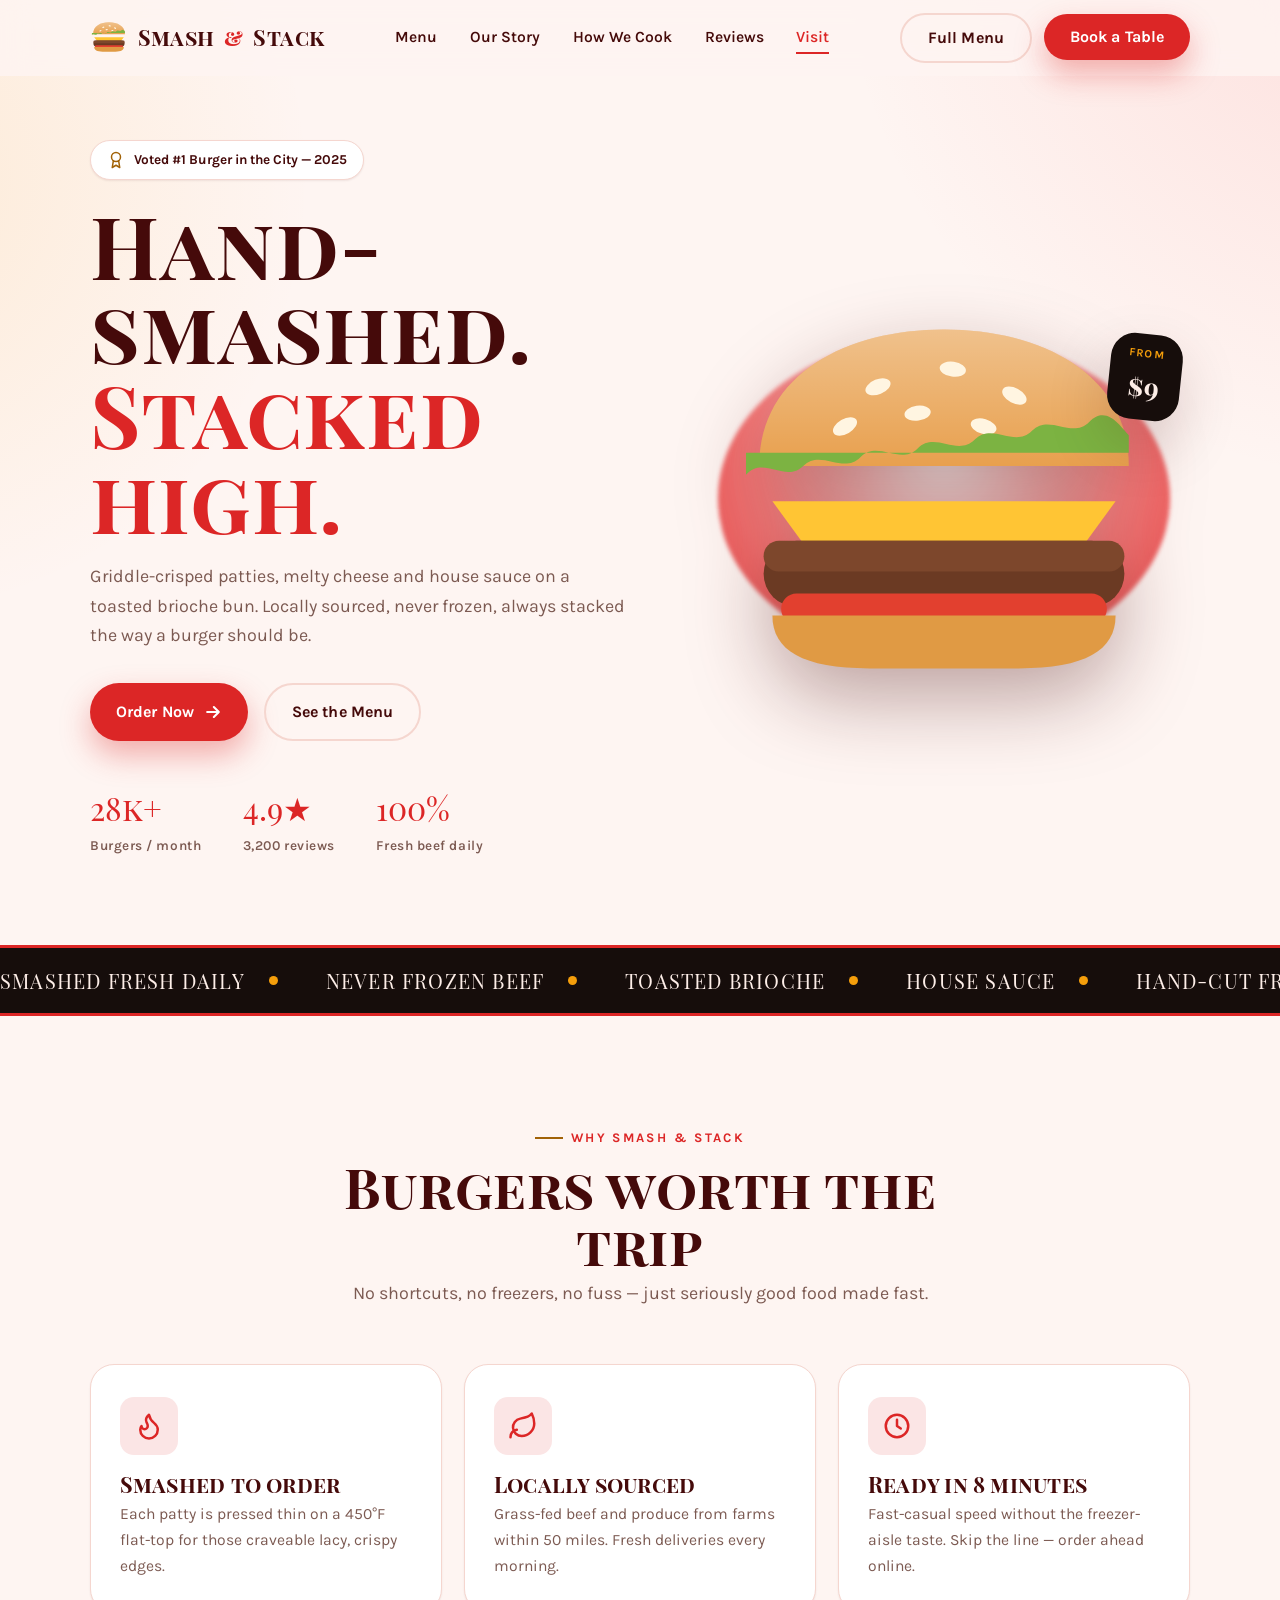
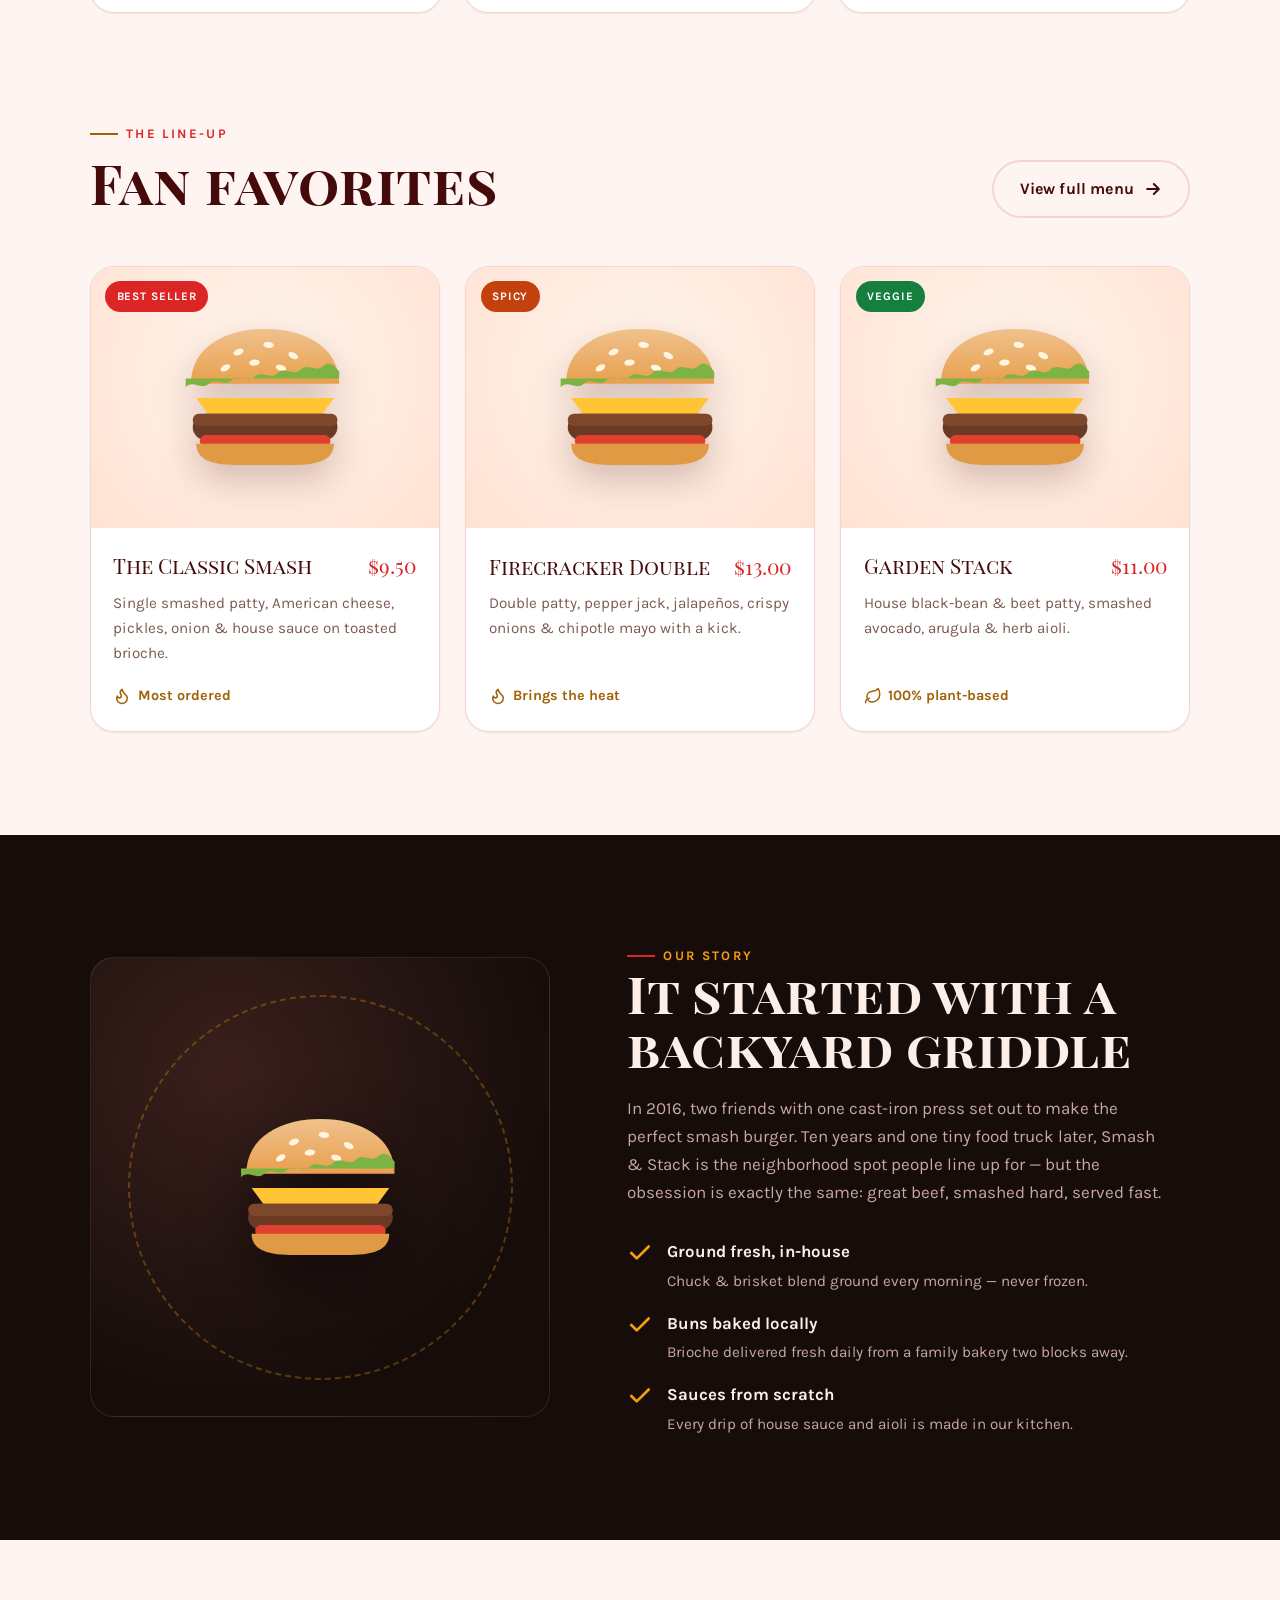
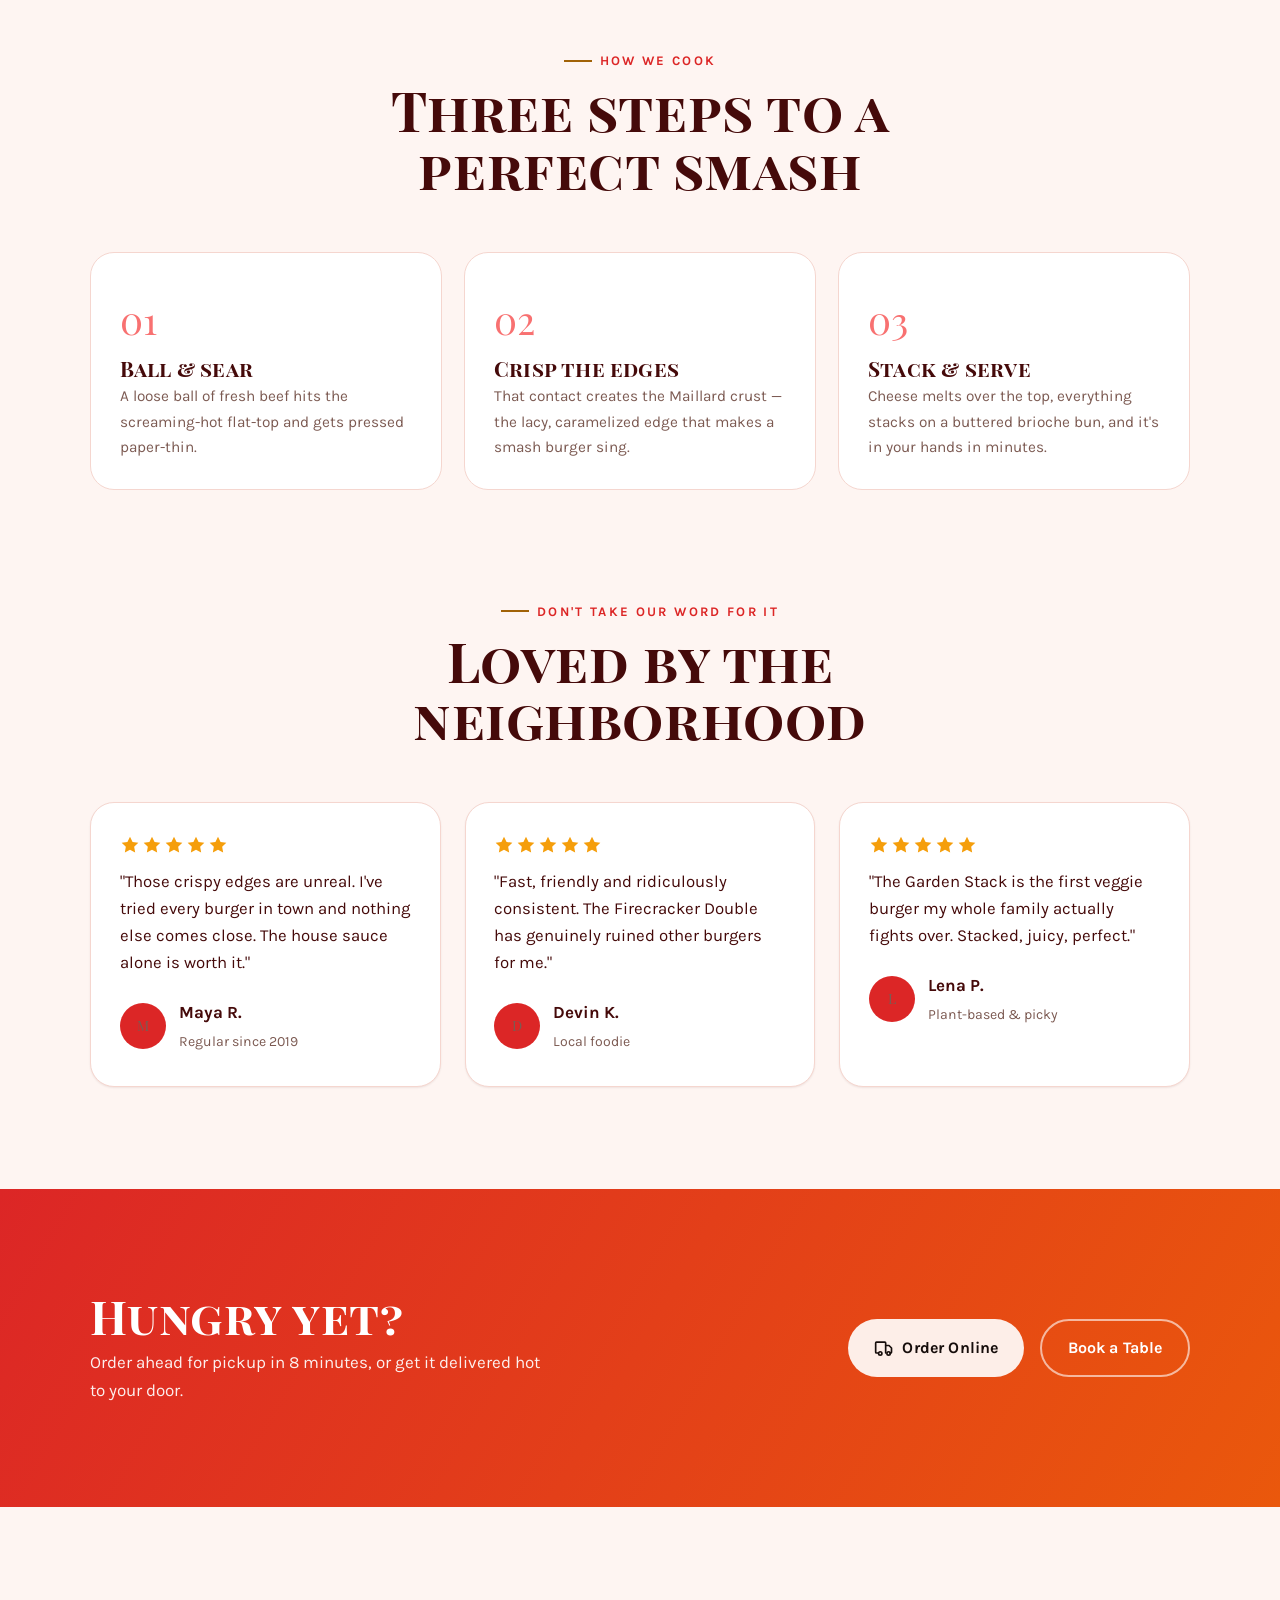
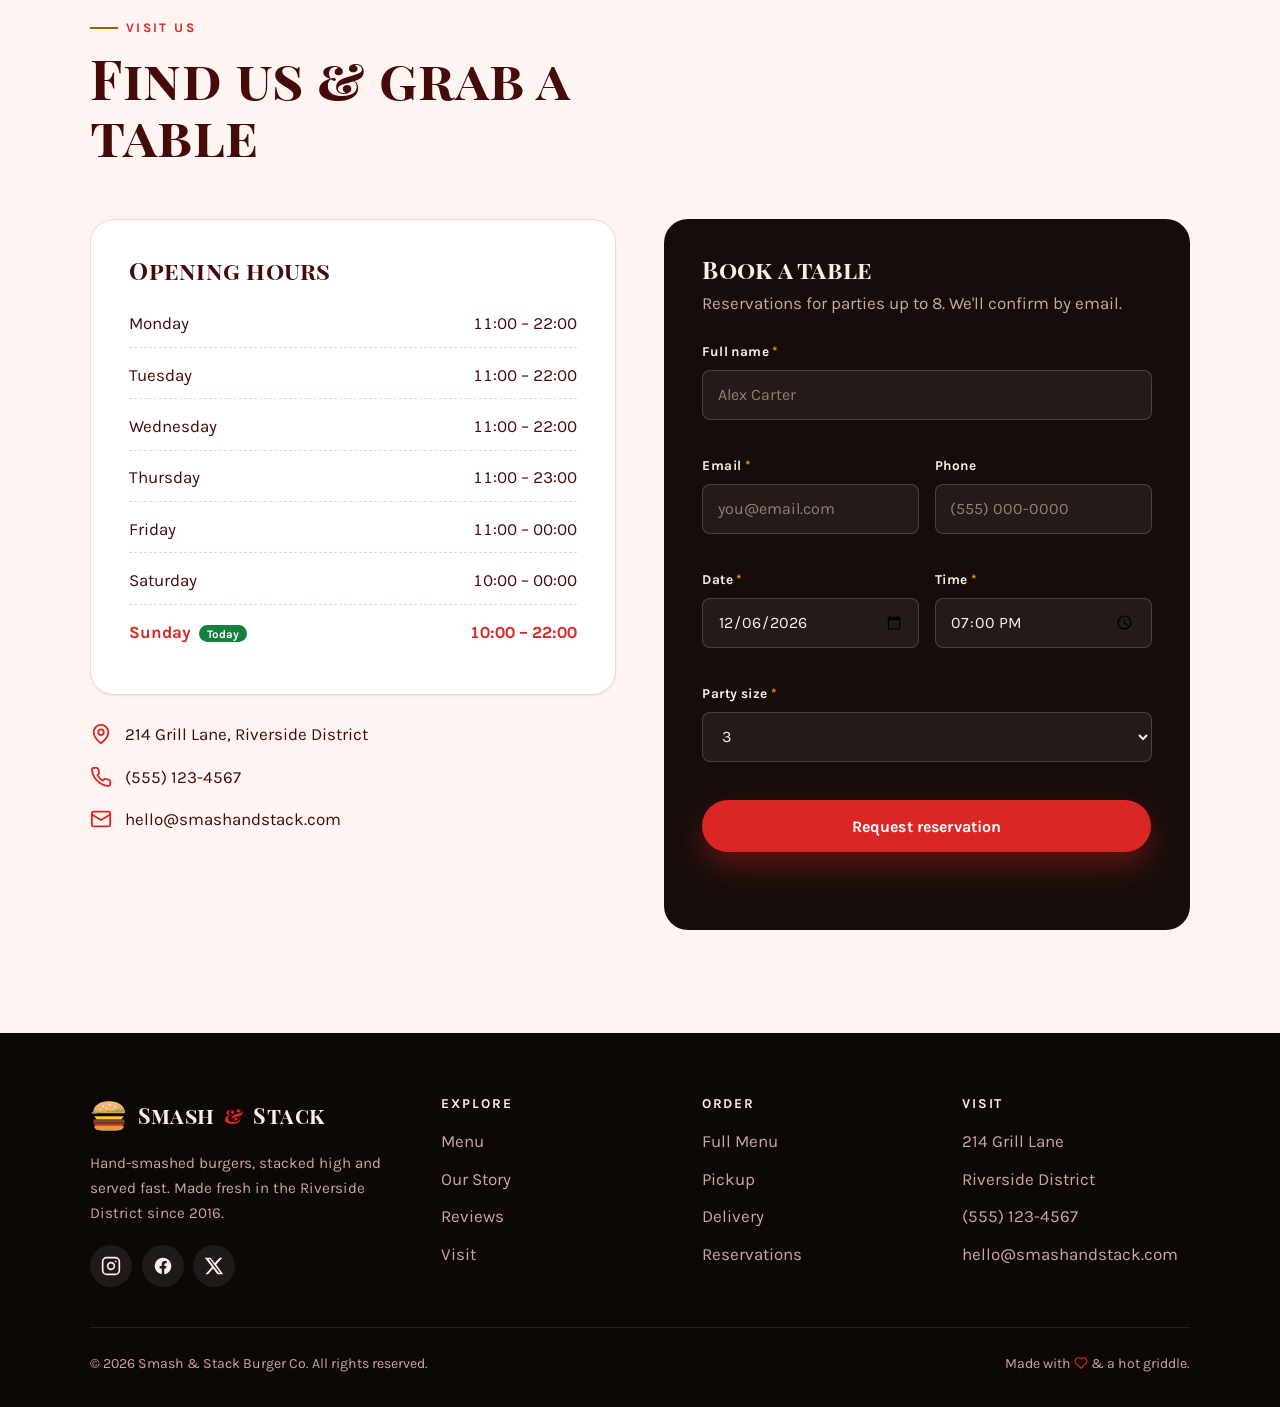
==== site/index.html @ c4aa4846 "Add Smash & Stack burger restaurant website Full static site built with the ui-ux-pro-max design sys" ====
<!DOCTYPE html>
<html lang="en">
<head>
  <meta charset="UTF-8" />
  <meta name="viewport" content="width=device-width, initial-scale=1" />
  <title>Smash &amp; Stack — Hand-Smashed Burgers</title>
  <meta name="description" content="Smash &amp; Stack serves hand-smashed, locally-sourced burgers with crispy edges and stacked-high flavor. Dine in, take out, or order online." />
  <meta name="theme-color" content="#dc2626" />

  <!-- Fonts -->
  <link rel="preconnect" href="https://fonts.googleapis.com" />
  <link rel="preconnect" href="https://fonts.gstatic.com" crossorigin />
  <link href="https://fonts.googleapis.com/css2?family=Karla:wght@300;400;500;600;700&family=Playfair+Display+SC:wght@400;700&display=swap" rel="stylesheet" />

  <link rel="stylesheet" href="css/styles.css" />
  <link rel="icon" href="assets/favicon.svg" type="image/svg+xml" />
</head>
<body>
  <a href="#main" class="btn btn-primary" style="position:absolute;left:-999px;top:0;z-index:200" onfocus="this.style.left='1rem';this.style.top='0.5rem'" onblur="this.style.left='-999px'">Skip to content</a>

  <!-- ============================ SVG SPRITE ========================== -->
  <svg width="0" height="0" style="position:absolute" aria-hidden="true" focusable="false">
    <defs>
      <!-- Burger illustration -->
      <symbol id="ic-burger" viewBox="0 0 200 170">
        <!-- top bun -->
        <path d="M16 70 C16 28 56 8 100 8 C144 8 184 28 184 70 Z" fill="#e8a04e"/>
        <path d="M16 70 C16 28 56 8 100 8 C144 8 184 28 184 70 Z" fill="url(#bunShine)" opacity=".5"/>
        <!-- sesame -->
        <g fill="#fff5e1">
          <ellipse cx="70" cy="34" rx="6" ry="3.4" transform="rotate(-22 70 34)"/>
          <ellipse cx="104" cy="26" rx="6" ry="3.4" transform="rotate(8 104 26)"/>
          <ellipse cx="132" cy="38" rx="6" ry="3.4" transform="rotate(28 132 38)"/>
          <ellipse cx="88" cy="46" rx="6" ry="3.4" transform="rotate(-8 88 46)"/>
          <ellipse cx="118" cy="52" rx="6" ry="3.4" transform="rotate(16 118 52)"/>
          <ellipse cx="55" cy="52" rx="6" ry="3.4" transform="rotate(-30 55 52)"/>
        </g>
        <!-- lettuce -->
        <path d="M10 74c8-9 18 4 26-4s18 4 26-4 18 4 26-4 18 4 26-4 18 4 26-4 18 4 26-4 14 2 18 6v8H10Z" fill="#7cb342"/>
        <!-- cheese -->
        <path d="M22 86h156l-16 22c-3 4-7 6-12 6H50c-5 0-9-2-12-6Z" fill="#ffc534"/>
        <path d="M40 110l10 16M150 110l-8 14M96 112l2 16" stroke="#f5a623" stroke-width="3" stroke-linecap="round" fill="none" opacity=".55"/>
        <!-- patty -->
        <rect x="18" y="104" width="164" height="30" rx="15" fill="#6b3a23"/>
        <rect x="18" y="104" width="164" height="14" rx="7" fill="#7d472c"/>
        <!-- tomato -->
        <rect x="26" y="128" width="148" height="14" rx="7" fill="#e2402f"/>
        <!-- bottom bun -->
        <path d="M22 138h156c0 16-14 24-44 24H66c-30 0-44-8-44-24Z" fill="#e09a44"/>
      </symbol>

      <linearGradient id="bunShine" x1="0" y1="0" x2="0" y2="1">
        <stop offset="0" stop-color="#fff" stop-opacity=".7"/>
        <stop offset="1" stop-color="#fff" stop-opacity="0"/>
      </linearGradient>

      <!-- Icons (stroke, 24px) -->
      <symbol id="i-flame" viewBox="0 0 24 24" fill="none" stroke="currentColor" stroke-width="2" stroke-linecap="round" stroke-linejoin="round"><path d="M8.5 14.5A2.5 2.5 0 0 0 11 12c0-1.38-.5-2-1-3-1.072-2.143-.224-4.054 2-6 .5 2.5 2 4.9 4 6.5 2 1.6 3 3.5 3 5.5a7 7 0 1 1-14 0c0-1.153.433-2.294 1-3a2.5 2.5 0 0 0 2.5 2.5z"/></symbol>
      <symbol id="i-leaf" viewBox="0 0 24 24" fill="none" stroke="currentColor" stroke-width="2" stroke-linecap="round" stroke-linejoin="round"><path d="M11 20A7 7 0 0 1 9.8 6.1C15.5 5 17 4.48 19 2c1 2 2 4.18 2 8 0 5.5-4.78 10-10 10Z"/><path d="M2 21c0-3 1.85-5.36 5.08-6"/></symbol>
      <symbol id="i-clock" viewBox="0 0 24 24" fill="none" stroke="currentColor" stroke-width="2" stroke-linecap="round" stroke-linejoin="round"><circle cx="12" cy="12" r="9"/><path d="M12 7v5l3 2"/></symbol>
      <symbol id="i-truck" viewBox="0 0 24 24" fill="none" stroke="currentColor" stroke-width="2" stroke-linecap="round" stroke-linejoin="round"><path d="M14 18V6a1 1 0 0 0-1-1H3a1 1 0 0 0-1 1v11a1 1 0 0 0 1 1h2"/><path d="M14 9h4l3 3v5a1 1 0 0 1-1 1h-1"/><circle cx="7.5" cy="18.5" r="2"/><circle cx="17.5" cy="18.5" r="2"/></symbol>
      <symbol id="i-star" viewBox="0 0 24 24" fill="currentColor"><path d="m12 2 3.09 6.26L22 9.27l-5 4.87 1.18 6.88L12 17.77l-6.18 3.25L7 14.14 2 9.27l6.91-1.01z"/></symbol>
      <symbol id="i-check" viewBox="0 0 24 24" fill="none" stroke="currentColor" stroke-width="2.5" stroke-linecap="round" stroke-linejoin="round"><path d="M20 6 9 17l-5-5"/></symbol>
      <symbol id="i-arrow" viewBox="0 0 24 24" fill="none" stroke="currentColor" stroke-width="2.5" stroke-linecap="round" stroke-linejoin="round"><path d="M5 12h14M13 6l6 6-6 6"/></symbol>
      <symbol id="i-pin" viewBox="0 0 24 24" fill="none" stroke="currentColor" stroke-width="2" stroke-linecap="round" stroke-linejoin="round"><path d="M20 10c0 6-8 12-8 12s-8-6-8-12a8 8 0 0 1 16 0Z"/><circle cx="12" cy="10" r="3"/></symbol>
      <symbol id="i-phone" viewBox="0 0 24 24" fill="none" stroke="currentColor" stroke-width="2" stroke-linecap="round" stroke-linejoin="round"><path d="M22 16.92v3a2 2 0 0 1-2.18 2 19.79 19.79 0 0 1-8.63-3.07 19.5 19.5 0 0 1-6-6 19.79 19.79 0 0 1-3.07-8.67A2 2 0 0 1 4.11 2h3a2 2 0 0 1 2 1.72c.13.96.36 1.9.7 2.81a2 2 0 0 1-.45 2.11L8.09 9.91a16 16 0 0 0 6 6l1.27-1.27a2 2 0 0 1 2.11-.45c.91.34 1.85.57 2.81.7A2 2 0 0 1 22 16.92Z"/></symbol>
      <symbol id="i-mail" viewBox="0 0 24 24" fill="none" stroke="currentColor" stroke-width="2" stroke-linecap="round" stroke-linejoin="round"><rect x="2" y="4" width="20" height="16" rx="2"/><path d="m22 7-10 6L2 7"/></symbol>
      <symbol id="i-menu" viewBox="0 0 24 24" fill="none" stroke="currentColor" stroke-width="2.2" stroke-linecap="round"><path d="M4 6h16M4 12h16M4 18h16"/></symbol>
      <symbol id="i-close" viewBox="0 0 24 24" fill="none" stroke="currentColor" stroke-width="2.2" stroke-linecap="round"><path d="M6 6l12 12M18 6 6 18"/></symbol>
      <symbol id="i-award" viewBox="0 0 24 24" fill="none" stroke="currentColor" stroke-width="2" stroke-linecap="round" stroke-linejoin="round"><circle cx="12" cy="8" r="6"/><path d="M15.477 12.89 17 22l-5-3-5 3 1.523-9.11"/></symbol>
      <symbol id="i-heart" viewBox="0 0 24 24" fill="none" stroke="currentColor" stroke-width="2" stroke-linecap="round" stroke-linejoin="round"><path d="M19 14c1.49-1.46 3-3.21 3-5.5A5.5 5.5 0 0 0 16.5 3c-1.76 0-3 .5-4.5 2-1.5-1.5-2.74-2-4.5-2A5.5 5.5 0 0 0 2 8.5c0 2.3 1.5 4.05 3 5.5l7 7Z"/></symbol>
      <symbol id="i-ig" viewBox="0 0 24 24" fill="none" stroke="currentColor" stroke-width="2" stroke-linecap="round" stroke-linejoin="round"><rect x="2" y="2" width="20" height="20" rx="5"/><circle cx="12" cy="12" r="4"/><path d="M17.5 6.5h.01"/></symbol>
      <symbol id="i-fb" viewBox="0 0 24 24" fill="currentColor"><path d="M22 12a10 10 0 1 0-11.5 9.9v-7H8v-2.9h2.5V9.8c0-2.5 1.5-3.9 3.8-3.9 1.1 0 2.2.2 2.2.2v2.5h-1.3c-1.2 0-1.6.8-1.6 1.6v1.9H16l-.4 2.9h-2.1v7A10 10 0 0 0 22 12Z"/></symbol>
      <symbol id="i-x" viewBox="0 0 24 24" fill="currentColor"><path d="M18.9 2H22l-7.3 8.3L23 22h-6.8l-5.3-6.9L4.8 22H1.7l7.8-8.9L1 2h7l4.8 6.3Zm-1.2 18h1.7L7.4 3.8H5.6Z"/></symbol>
    </defs>
  </svg>

  <!-- ============================== NAV ============================== -->
  <header class="nav" id="nav">
    <div class="container nav__inner">
      <a class="brand" href="index.html" aria-label="Smash and Stack home">
        <svg class="brand__mark" aria-hidden="true"><use href="#ic-burger"/></svg>
        Smash<b>&amp;</b>Stack
      </a>

      <nav class="nav__links" id="navLinks" aria-label="Primary">
        <a href="#menu">Menu</a>
        <a href="#about">Our Story</a>
        <a href="#how">How We Cook</a>
        <a href="#reviews">Reviews</a>
        <a href="#visit">Visit</a>
      </nav>

      <div class="nav__cta">
        <a href="menu.html" class="btn btn-ghost">Full Menu</a>
        <a href="#reserve" class="btn btn-primary">Book a Table</a>
        <button class="nav__toggle" id="navToggle" aria-label="Open menu" aria-expanded="false" aria-controls="navLinks">
          <svg aria-hidden="true"><use href="#i-menu" id="toggleIcon"/></svg>
        </button>
      </div>
    </div>
  </header>

  <main id="main">
    <!-- ============================ HERO ============================ -->
    <section class="hero">
      <div class="container hero__grid">
        <div class="hero__copy">
          <span class="hero__badge"><svg aria-hidden="true"><use href="#i-award"/></svg> Voted #1 Burger in the City — 2025</span>
          <h1>Hand-smashed.<br /><span class="flame">Stacked high.</span></h1>
          <p class="lead">Griddle-crisped patties, melty cheese and house sauce on a toasted brioche bun. Locally sourced, never frozen, always stacked the way a burger should be.</p>
          <div class="hero__actions">
            <a href="menu.html" class="btn btn-primary">Order Now <svg aria-hidden="true"><use href="#i-arrow"/></svg></a>
            <a href="#menu" class="btn btn-ghost">See the Menu</a>
          </div>
          <div class="hero__stats">
            <div><div class="stat__num">28k+</div><div class="stat__label">Burgers / month</div></div>
            <div><div class="stat__num">4.9★</div><div class="stat__label">3,200 reviews</div></div>
            <div><div class="stat__num">100%</div><div class="stat__label">Fresh beef daily</div></div>
          </div>
        </div>

        <div class="hero__art">
          <div class="disc" aria-hidden="true"></div>
          <svg class="burger" viewBox="0 0 200 170" role="img" aria-label="The Smash &amp; Stack signature double burger"><use href="#ic-burger"/></svg>
          <div class="price-tag" aria-hidden="true"><small>FROM</small><b>$9</b></div>
        </div>
      </div>
    </section>

    <!-- =========================== MARQUEE ========================== -->
    <div class="marquee" aria-hidden="true">
      <div class="marquee__track">
        <span>SMASHED FRESH DAILY</span><span>NEVER FROZEN BEEF</span><span>TOASTED BRIOCHE</span><span>HOUSE SAUCE</span><span>HAND-CUT FRIES</span>
        <span>SMASHED FRESH DAILY</span><span>NEVER FROZEN BEEF</span><span>TOASTED BRIOCHE</span><span>HOUSE SAUCE</span><span>HAND-CUT FRIES</span>
      </div>
    </div>

    <!-- =========================== FEATURES ========================= -->
    <section class="section">
      <div class="container">
        <div class="section-head center reveal">
          <span class="eyebrow">Why Smash &amp; Stack</span>
          <h2 class="section-title">Burgers worth the trip</h2>
          <p class="lead">No shortcuts, no freezers, no fuss — just seriously good food made fast.</p>
        </div>
        <div class="features__grid">
          <article class="feature reveal">
            <div class="feature__icon"><svg aria-hidden="true"><use href="#i-flame"/></svg></div>
            <h3>Smashed to order</h3>
            <p>Each patty is pressed thin on a 450°F flat-top for those craveable lacy, crispy edges.</p>
          </article>
          <article class="feature reveal">
            <div class="feature__icon"><svg aria-hidden="true"><use href="#i-leaf"/></svg></div>
            <h3>Locally sourced</h3>
            <p>Grass-fed beef and produce from farms within 50 miles. Fresh deliveries every morning.</p>
          </article>
          <article class="feature reveal">
            <div class="feature__icon"><svg aria-hidden="true"><use href="#i-clock"/></svg></div>
            <h3>Ready in 8 minutes</h3>
            <p>Fast-casual speed without the freezer-aisle taste. Skip the line — order ahead online.</p>
          </article>
        </div>
      </div>
    </section>

    <!-- ========================= MENU PREVIEW ======================= -->
    <section class="section" id="menu" style="padding-top:0">
      <div class="container">
        <div class="menu-preview__head reveal">
          <div>
            <span class="eyebrow">The Line-up</span>
            <h2 class="section-title">Fan favorites</h2>
          </div>
          <a href="menu.html" class="btn btn-ghost">View full menu <svg aria-hidden="true"><use href="#i-arrow"/></svg></a>
        </div>

        <div class="menu-grid">
          <article class="card reveal">
            <div class="card__media"><span class="card__tag">Best Seller</span><svg class="burger" aria-hidden="true"><use href="#ic-burger"/></svg></div>
            <div class="card__body">
              <div class="card__row"><span class="card__name">The Classic Smash</span><span class="card__price">$9.50</span></div>
              <p class="card__desc">Single smashed patty, American cheese, pickles, onion &amp; house sauce on toasted brioche.</p>
              <div class="card__foot"><svg aria-hidden="true"><use href="#i-flame"/></svg> Most ordered</div>
            </div>
          </article>

          <article class="card reveal">
            <div class="card__media"><span class="card__tag spicy">Spicy</span><svg class="burger" aria-hidden="true"><use href="#ic-burger"/></svg></div>
            <div class="card__body">
              <div class="card__row"><span class="card__name">Firecracker Double</span><span class="card__price">$13.00</span></div>
              <p class="card__desc">Double patty, pepper jack, jalapeños, crispy onions &amp; chipotle mayo with a kick.</p>
              <div class="card__foot"><svg aria-hidden="true"><use href="#i-flame"/></svg> Brings the heat</div>
            </div>
          </article>

          <article class="card reveal">
            <div class="card__media"><span class="card__tag veg">Veggie</span><svg class="burger" aria-hidden="true"><use href="#ic-burger"/></svg></div>
            <div class="card__body">
              <div class="card__row"><span class="card__name">Garden Stack</span><span class="card__price">$11.00</span></div>
              <p class="card__desc">House black-bean &amp; beet patty, smashed avocado, arugula &amp; herb aioli.</p>
              <div class="card__foot"><svg aria-hidden="true"><use href="#i-leaf"/></svg> 100% plant-based</div>
            </div>
          </article>
        </div>
      </div>
    </section>

    <!-- ============================ ABOUT =========================== -->
    <section class="section about" id="about">
      <div class="container about__grid">
        <div class="about__visual reveal" aria-hidden="true">
          <div class="ring"></div>
          <svg class="burger"><use href="#ic-burger"/></svg>
        </div>
        <div class="reveal">
          <span class="eyebrow">Our Story</span>
          <h2>It started with a backyard griddle</h2>
          <p>In 2016, two friends with one cast-iron press set out to make the perfect smash burger. Ten years and one tiny food truck later, Smash &amp; Stack is the neighborhood spot people line up for — but the obsession is exactly the same: great beef, smashed hard, served fast.</p>
          <ul class="about__points">
            <li><svg aria-hidden="true"><use href="#i-check"/></svg><div><b>Ground fresh, in-house</b><span>Chuck &amp; brisket blend ground every morning — never frozen.</span></div></li>
            <li><svg aria-hidden="true"><use href="#i-check"/></svg><div><b>Buns baked locally</b><span>Brioche delivered fresh daily from a family bakery two blocks away.</span></div></li>
            <li><svg aria-hidden="true"><use href="#i-check"/></svg><div><b>Sauces from scratch</b><span>Every drip of house sauce and aioli is made in our kitchen.</span></div></li>
          </ul>
        </div>
      </div>
    </section>

    <!-- ============================= HOW ============================ -->
    <section class="section" id="how">
      <div class="container">
        <div class="section-head center reveal">
          <span class="eyebrow">How We Cook</span>
          <h2 class="section-title">Three steps to a perfect smash</h2>
        </div>
        <div class="steps">
          <article class="step reveal"><h3>Ball &amp; sear</h3><p>A loose ball of fresh beef hits the screaming-hot flat-top and gets pressed paper-thin.</p></article>
          <article class="step reveal"><h3>Crisp the edges</h3><p>That contact creates the Maillard crust — the lacy, caramelized edge that makes a smash burger sing.</p></article>
          <article class="step reveal"><h3>Stack &amp; serve</h3><p>Cheese melts over the top, everything stacks on a buttered brioche bun, and it's in your hands in minutes.</p></article>
        </div>
      </div>
    </section>

    <!-- ========================= TESTIMONIALS ======================= -->
    <section class="section" id="reviews" style="padding-top:0">
      <div class="container">
        <div class="section-head center reveal">
          <span class="eyebrow">Don't take our word for it</span>
          <h2 class="section-title">Loved by the neighborhood</h2>
        </div>
        <div class="testi-grid">
          <figure class="testi reveal">
            <div class="testi__stars" aria-label="5 out of 5 stars"><svg aria-hidden="true"><use href="#i-star"/></svg><svg aria-hidden="true"><use href="#i-star"/></svg><svg aria-hidden="true"><use href="#i-star"/></svg><svg aria-hidden="true"><use href="#i-star"/></svg><svg aria-hidden="true"><use href="#i-star"/></svg></div>
            <blockquote>"Those crispy edges are unreal. I've tried every burger in town and nothing else comes close. The house sauce alone is worth it."</blockquote>
            <figcaption class="testi__by"><span class="testi__avatar">M</span><div><b>Maya R.</b><span>Regular since 2019</span></div></figcaption>
          </figure>
          <figure class="testi reveal">
            <div class="testi__stars" aria-label="5 out of 5 stars"><svg aria-hidden="true"><use href="#i-star"/></svg><svg aria-hidden="true"><use href="#i-star"/></svg><svg aria-hidden="true"><use href="#i-star"/></svg><svg aria-hidden="true"><use href="#i-star"/></svg><svg aria-hidden="true"><use href="#i-star"/></svg></div>
            <blockquote>"Fast, friendly and ridiculously consistent. The Firecracker Double has genuinely ruined other burgers for me."</blockquote>
            <figcaption class="testi__by"><span class="testi__avatar">D</span><div><b>Devin K.</b><span>Local foodie</span></div></figcaption>
          </figure>
          <figure class="testi reveal">
            <div class="testi__stars" aria-label="5 out of 5 stars"><svg aria-hidden="true"><use href="#i-star"/></svg><svg aria-hidden="true"><use href="#i-star"/></svg><svg aria-hidden="true"><use href="#i-star"/></svg><svg aria-hidden="true"><use href="#i-star"/></svg><svg aria-hidden="true"><use href="#i-star"/></svg></div>
            <blockquote>"The Garden Stack is the first veggie burger my whole family actually fights over. Stacked, juicy, perfect."</blockquote>
            <figcaption class="testi__by"><span class="testi__avatar">L</span><div><b>Lena P.</b><span>Plant-based &amp; picky</span></div></figcaption>
          </figure>
        </div>
      </div>
    </section>

    <!-- =========================== CTA BAND ========================= -->
    <section class="section cta-band">
      <div class="container cta-band__inner">
        <div>
          <h2>Hungry yet?</h2>
          <p>Order ahead for pickup in 8 minutes, or get it delivered hot to your door.</p>
        </div>
        <div style="display:flex;gap:1rem;flex-wrap:wrap">
          <a href="menu.html" class="btn btn-light"><svg aria-hidden="true"><use href="#i-truck"/></svg> Order Online</a>
          <a href="#reserve" class="btn btn-ghost" style="color:#fff;border-color:rgba(255,255,255,.6)">Book a Table</a>
        </div>
      </div>
    </section>

    <!-- ======================= VISIT / RESERVE ====================== -->
    <section class="section" id="visit">
      <div class="container">
        <div class="section-head reveal">
          <span class="eyebrow">Visit Us</span>
          <h2 class="section-title">Find us &amp; grab a table</h2>
        </div>

        <div class="visit__grid">
          <div class="reveal">
            <div class="hours-card">
              <h3>Opening hours</h3>
              <ul class="hours" id="hours">
                <li data-day="1"><span>Monday</span><span>11:00 – 22:00</span></li>
                <li data-day="2"><span>Tuesday</span><span>11:00 – 22:00</span></li>
                <li data-day="3"><span>Wednesday</span><span>11:00 – 22:00</span></li>
                <li data-day="4"><span>Thursday</span><span>11:00 – 23:00</span></li>
                <li data-day="5"><span>Friday</span><span>11:00 – 00:00</span></li>
                <li data-day="6"><span>Saturday</span><span>10:00 – 00:00</span></li>
                <li data-day="0"><span>Sunday</span><span>10:00 – 22:00</span></li>
              </ul>
            </div>
            <ul class="contact-list">
              <li><svg aria-hidden="true"><use href="#i-pin"/></svg> 214 Grill Lane, Riverside District</li>
              <li><svg aria-hidden="true"><use href="#i-phone"/></svg> <a href="tel:+15551234567">(555) 123-4567</a></li>
              <li><svg aria-hidden="true"><use href="#i-mail"/></svg> <a href="mailto:hello@smashandstack.com">hello@smashandstack.com</a></li>
            </ul>
          </div>

          <div class="reveal">
            <form class="reserve" id="reserve" novalidate>
              <h3>Book a table</h3>
              <p class="sub">Reservations for parties up to 8. We'll confirm by email.</p>
              <div class="form-grid">
                <div class="field full">
                  <label for="r-name">Full name <span class="req">*</span></label>
                  <input type="text" id="r-name" name="name" autocomplete="name" required placeholder="Alex Carter" />
                  <span class="error-msg" data-for="r-name"></span>
                </div>
                <div class="field">
                  <label for="r-email">Email <span class="req">*</span></label>
                  <input type="email" id="r-email" name="email" autocomplete="email" required placeholder="you@email.com" />
                  <span class="error-msg" data-for="r-email"></span>
                </div>
                <div class="field">
                  <label for="r-phone">Phone</label>
                  <input type="tel" id="r-phone" name="phone" autocomplete="tel" placeholder="(555) 000-0000" />
                  <span class="error-msg" data-for="r-phone"></span>
                </div>
                <div class="field">
                  <label for="r-date">Date <span class="req">*</span></label>
                  <input type="date" id="r-date" name="date" required />
                  <span class="error-msg" data-for="r-date"></span>
                </div>
                <div class="field">
                  <label for="r-time">Time <span class="req">*</span></label>
                  <input type="time" id="r-time" name="time" required value="19:00" />
                  <span class="error-msg" data-for="r-time"></span>
                </div>
                <div class="field full">
                  <label for="r-guests">Party size <span class="req">*</span></label>
                  <select id="r-guests" name="guests" required>
                    <option value="">Select…</option>
                    <option>1</option><option>2</option><option selected>3</option><option>4</option>
                    <option>5</option><option>6</option><option>7</option><option>8</option>
                  </select>
                  <span class="error-msg" data-for="r-guests"></span>
                </div>
              </div>
              <button type="submit" class="btn btn-primary btn-block" style="margin-top:1.2rem">Request reservation</button>
              <p class="form-status" id="formStatus" role="status" aria-live="polite"></p>
            </form>
          </div>
        </div>
      </div>
    </section>
  </main>

  <!-- ============================ FOOTER =========================== -->
  <footer class="footer">
    <div class="container">
      <div class="footer__grid">
        <div>
          <span class="brand"><svg class="brand__mark" aria-hidden="true"><use href="#ic-burger"/></svg> Smash<b style="color:var(--color-primary)">&amp;</b>Stack</span>
          <p>Hand-smashed burgers, stacked high and served fast. Made fresh in the Riverside District since 2016.</p>
          <div class="socials">
            <a href="#" aria-label="Instagram"><svg aria-hidden="true"><use href="#i-ig"/></svg></a>
            <a href="#" aria-label="Facebook"><svg aria-hidden="true"><use href="#i-fb"/></svg></a>
            <a href="#" aria-label="X"><svg aria-hidden="true"><use href="#i-x"/></svg></a>
          </div>
        </div>
        <div>
          <h4>Explore</h4>
          <ul>
            <li><a href="#menu">Menu</a></li>
            <li><a href="#about">Our Story</a></li>
            <li><a href="#reviews">Reviews</a></li>
            <li><a href="#visit">Visit</a></li>
          </ul>
        </div>
        <div>
          <h4>Order</h4>
          <ul>
            <li><a href="menu.html">Full Menu</a></li>
            <li><a href="menu.html">Pickup</a></li>
            <li><a href="menu.html">Delivery</a></li>
            <li><a href="#reserve">Reservations</a></li>
          </ul>
        </div>
        <div>
          <h4>Visit</h4>
          <ul>
            <li>214 Grill Lane</li>
            <li>Riverside District</li>
            <li><a href="tel:+15551234567">(555) 123-4567</a></li>
            <li><a href="mailto:hello@smashandstack.com">hello@smashandstack.com</a></li>
          </ul>
        </div>
      </div>
      <div class="footer__bottom">
        <span>© <span id="year"></span> Smash &amp; Stack Burger Co. All rights reserved.</span>
        <span>Made with <svg style="width:14px;height:14px;display:inline;vertical-align:-2px;color:var(--color-primary)" aria-hidden="true"><use href="#i-heart"/></svg> &amp; a hot griddle.</span>
      </div>
    </div>
  </footer>

  <script src="js/main.js"></script>
</body>
</html>
---- site/css/styles.css ----
/* =========================================================================
   SMASH & STACK — Burger Co.
   Design system: "Vibrant & Block-based"
   Palette: appetizing red + warm gold on warm cream
   Type: Playfair Display SC (display) / Karla (body)
   ========================================================================= */

/* ----------------------------- Design Tokens ---------------------------- */
:root {
  /* Brand color */
  --color-primary: #dc2626;
  --color-primary-600: #b91c1c;
  --color-on-primary: #ffffff;
  --color-secondary: #f87171;
  --color-accent: #a16207;        /* warm gold, AA on cream */
  --color-accent-bright: #f59e0b; /* gold for dark surfaces */

  /* Surfaces */
  --color-background: #fef5f2;
  --color-surface: #ffffff;
  --color-foreground: #450a0a;
  --color-muted: #f3ece9;
  --color-muted-foreground: #7c5a52;
  --color-border: #f5d6cf;

  /* Char / dark band */
  --color-char: #160d0b;
  --color-char-2: #241413;
  --color-on-char: #fdeee8;
  --color-on-char-muted: #c8a89f;

  /* Status */
  --color-ring: #dc2626;

  /* Type scale */
  --font-display: "Playfair Display SC", Georgia, "Times New Roman", serif;
  --font-body: "Karla", system-ui, -apple-system, "Segoe UI", Roboto, sans-serif;

  /* Spacing rhythm (8pt) */
  --space-1: 0.5rem;
  --space-2: 1rem;
  --space-3: 1.5rem;
  --space-4: 2rem;
  --space-6: 3rem;
  --space-8: 4rem;
  --space-12: 6rem;

  /* Radius */
  --radius-sm: 8px;
  --radius: 14px;
  --radius-lg: 24px;
  --radius-pill: 999px;

  /* Elevation */
  --shadow-sm: 0 1px 2px rgba(69, 10, 10, 0.08);
  --shadow-md: 0 8px 24px rgba(69, 10, 10, 0.12);
  --shadow-lg: 0 24px 60px rgba(69, 10, 10, 0.18);
  --shadow-primary: 0 14px 30px rgba(220, 38, 38, 0.35);

  /* Motion */
  --ease: cubic-bezier(0.22, 1, 0.36, 1);
  --dur: 240ms;

  --container: 1180px;
  --nav-h: 76px;
}

/* ------------------------------- Reset ---------------------------------- */
*,
*::before,
*::after { box-sizing: border-box; }

* { margin: 0; }

html {
  scroll-behavior: smooth;
  scroll-padding-top: var(--nav-h);
  -webkit-text-size-adjust: 100%;
}

body {
  font-family: var(--font-body);
  font-size: 17px;
  line-height: 1.65;
  color: var(--color-foreground);
  background-color: var(--color-background);
  background-image:
    radial-gradient(60rem 60rem at 110% -10%, rgba(248, 113, 113, 0.18), transparent 60%),
    radial-gradient(50rem 50rem at -10% 20%, rgba(245, 158, 11, 0.12), transparent 55%);
  background-attachment: fixed;
  -webkit-font-smoothing: antialiased;
  text-rendering: optimizeLegibility;
  overflow-x: hidden;
}

img, svg { display: block; max-width: 100%; }
svg { height: auto; }

a { color: inherit; text-decoration: none; }

ul { list-style: none; padding: 0; }

button { font-family: inherit; cursor: pointer; border: none; background: none; }

:focus-visible {
  outline: 3px solid var(--color-primary);
  outline-offset: 3px;
  border-radius: 4px;
}

/* ----------------------------- Typography ------------------------------- */
h1, h2, h3, h4 {
  font-family: var(--font-display);
  font-weight: 700;
  line-height: 1.05;
  letter-spacing: 0.01em;
}

.eyebrow {
  display: inline-flex;
  align-items: center;
  gap: 0.5rem;
  font-family: var(--font-body);
  font-weight: 700;
  font-size: 0.82rem;
  letter-spacing: 0.18em;
  text-transform: uppercase;
  color: var(--color-primary);
}
.eyebrow::before {
  content: "";
  width: 28px;
  height: 2px;
  background: var(--color-accent);
  display: inline-block;
}

.section-title {
  font-size: clamp(2.1rem, 5vw, 3.4rem);
  margin: 0.6rem 0 0.4rem;
}

.lead {
  font-size: 1.12rem;
  color: var(--color-muted-foreground);
  max-width: 56ch;
}

/* ------------------------------ Layout ---------------------------------- */
.container {
  width: 100%;
  max-width: var(--container);
  margin-inline: auto;
  padding-inline: clamp(1.1rem, 4vw, 2.5rem);
}

.section { padding-block: clamp(3.5rem, 8vw, 6.5rem); }

.section-head {
  max-width: 640px;
  margin-bottom: clamp(2rem, 5vw, 3.5rem);
}
.section-head.center {
  margin-inline: auto;
  text-align: center;
}
.section-head.center .lead { margin-inline: auto; }

/* ------------------------------ Buttons --------------------------------- */
.btn {
  display: inline-flex;
  align-items: center;
  justify-content: center;
  gap: 0.55rem;
  min-height: 52px;
  padding: 0.85rem 1.6rem;
  border-radius: var(--radius-pill);
  font-weight: 700;
  font-size: 1rem;
  letter-spacing: 0.01em;
  transition: transform var(--dur) var(--ease),
              box-shadow var(--dur) var(--ease),
              background-color var(--dur) var(--ease),
              color var(--dur) var(--ease);
  will-change: transform;
}
.btn svg { width: 20px; height: 20px; }

.btn-primary {
  background: var(--color-primary);
  color: var(--color-on-primary);
  box-shadow: var(--shadow-primary);
}
.btn-primary:hover {
  background: var(--color-primary-600);
  transform: translateY(-3px);
  box-shadow: 0 20px 40px rgba(220, 38, 38, 0.45);
}

.btn-ghost {
  background: transparent;
  color: var(--color-foreground);
  border: 2px solid var(--color-border);
}
.btn-ghost:hover {
  border-color: var(--color-primary);
  color: var(--color-primary);
  transform: translateY(-3px);
}

.btn-light {
  background: var(--color-on-char);
  color: var(--color-char);
}
.btn-light:hover { transform: translateY(-3px); box-shadow: var(--shadow-lg); }

.btn-block { width: 100%; }

/* ------------------------------- Navbar --------------------------------- */
.nav {
  position: sticky;
  top: 0;
  z-index: 100;
  height: var(--nav-h);
  display: flex;
  align-items: center;
  background: color-mix(in srgb, var(--color-background) 82%, transparent);
  backdrop-filter: blur(14px);
  -webkit-backdrop-filter: blur(14px);
  border-bottom: 1px solid transparent;
  transition: border-color var(--dur) var(--ease), box-shadow var(--dur) var(--ease);
}
.nav.scrolled {
  border-bottom-color: var(--color-border);
  box-shadow: var(--shadow-sm);
}
.nav__inner {
  display: flex;
  align-items: center;
  justify-content: space-between;
  gap: 1rem;
  width: 100%;
}
.brand {
  display: inline-flex;
  align-items: center;
  gap: 0.6rem;
  font-family: var(--font-display);
  font-size: 1.35rem;
  font-weight: 700;
  color: var(--color-foreground);
  letter-spacing: 0.02em;
}
.brand__mark {
  width: 38px;
  height: 38px;
  flex: none;
}
.brand b { color: var(--color-primary); }

.nav__links {
  display: flex;
  align-items: center;
  gap: 0.35rem;
}
.nav__links a {
  position: relative;
  padding: 0.55rem 0.85rem;
  font-weight: 600;
  font-size: 0.98rem;
  border-radius: var(--radius-sm);
  color: var(--color-foreground);
  transition: color var(--dur) var(--ease), background-color var(--dur) var(--ease);
}
.nav__links a::after {
  content: "";
  position: absolute;
  left: 0.85rem;
  right: 0.85rem;
  bottom: 0.3rem;
  height: 2px;
  background: var(--color-primary);
  transform: scaleX(0);
  transform-origin: left;
  transition: transform var(--dur) var(--ease);
}
.nav__links a:hover { color: var(--color-primary); }
.nav__links a:hover::after,
.nav__links a.active::after { transform: scaleX(1); }
.nav__links a.active { color: var(--color-primary); }

.nav__cta { display: inline-flex; align-items: center; gap: 0.75rem; }
.nav__cta .btn { min-height: 46px; padding-block: 0.6rem; }

.nav__toggle {
  display: none;
  width: 46px;
  height: 46px;
  border-radius: var(--radius-sm);
  color: var(--color-foreground);
  align-items: center;
  justify-content: center;
}
.nav__toggle svg { width: 26px; height: 26px; }

/* ------------------------------- Hero ----------------------------------- */
.hero {
  position: relative;
  padding-top: clamp(2rem, 6vw, 4rem);
  padding-bottom: clamp(3rem, 7vw, 5.5rem);
  overflow: hidden;
}
.hero__grid {
  display: grid;
  grid-template-columns: 1.05fr 0.95fr;
  align-items: center;
  gap: clamp(2rem, 5vw, 4rem);
}
.hero__badge {
  display: inline-flex;
  align-items: center;
  gap: 0.55rem;
  padding: 0.5rem 1rem;
  background: var(--color-surface);
  border: 1px solid var(--color-border);
  border-radius: var(--radius-pill);
  font-weight: 700;
  font-size: 0.85rem;
  box-shadow: var(--shadow-sm);
  margin-bottom: 1.4rem;
}
.hero__badge svg { width: 18px; height: 18px; color: var(--color-accent); }
.hero h1 {
  font-size: clamp(2.8rem, 8vw, 5.4rem);
  line-height: 0.98;
}
.hero h1 .flame {
  color: var(--color-primary);
  position: relative;
}
.hero p.lead { margin-top: 1.3rem; }
.hero__actions {
  margin-top: 2rem;
  display: flex;
  flex-wrap: wrap;
  gap: 1rem;
}
.hero__stats {
  margin-top: 2.6rem;
  display: flex;
  gap: clamp(1.2rem, 4vw, 2.6rem);
  flex-wrap: wrap;
}
.stat__num {
  font-family: var(--font-display);
  font-size: 2rem;
  color: var(--color-primary);
}
.stat__label {
  font-size: 0.85rem;
  color: var(--color-muted-foreground);
  font-weight: 600;
  letter-spacing: 0.04em;
}

/* Hero burger visual */
.hero__art {
  position: relative;
  display: grid;
  place-items: center;
}
.hero__art .disc {
  position: absolute;
  inset: 6% 4%;
  background: radial-gradient(circle at 50% 35%, #fff 0%, var(--color-secondary) 60%, var(--color-primary) 100%);
  border-radius: 50%;
  filter: blur(2px);
  opacity: 0.9;
  z-index: 0;
  animation: float 7s var(--ease) infinite alternate;
}
.hero__art .burger {
  position: relative;
  z-index: 1;
  width: min(440px, 90%);
  filter: drop-shadow(0 30px 40px rgba(69, 10, 10, 0.35));
  animation: float 6s var(--ease) infinite alternate;
}
.hero__art .price-tag {
  position: absolute;
  z-index: 2;
  top: 6%;
  right: 2%;
  background: var(--color-char);
  color: var(--color-on-char);
  border-radius: var(--radius-lg);
  padding: 0.7rem 1.1rem;
  text-align: center;
  box-shadow: var(--shadow-lg);
  transform: rotate(6deg);
  animation: float 5s var(--ease) infinite alternate-reverse;
}
.price-tag small { display: block; font-size: 0.7rem; letter-spacing: 0.12em; color: var(--color-accent-bright); font-weight: 700; }
.price-tag b { font-family: var(--font-display); font-size: 1.7rem; }

@keyframes float {
  from { transform: translateY(-10px); }
  to { transform: translateY(12px); }
}

/* ------------------------------ Marquee --------------------------------- */
.marquee {
  background: var(--color-char);
  color: var(--color-on-char);
  padding-block: 1rem;
  overflow: hidden;
  border-block: 3px solid var(--color-primary);
}
.marquee__track {
  display: flex;
  gap: 3rem;
  width: max-content;
  animation: scroll-x 26s linear infinite;
}
.marquee__track span {
  font-family: var(--font-display);
  font-size: 1.25rem;
  letter-spacing: 0.06em;
  display: inline-flex;
  align-items: center;
  gap: 1.5rem;
  white-space: nowrap;
}
.marquee__track span::after {
  content: "";
  width: 9px; height: 9px;
  border-radius: 50%;
  background: var(--color-accent-bright);
}
@keyframes scroll-x {
  from { transform: translateX(0); }
  to { transform: translateX(-50%); }
}

/* ------------------------------ Features -------------------------------- */
.features__grid {
  display: grid;
  grid-template-columns: repeat(3, 1fr);
  gap: 1.4rem;
}
.feature {
  background: var(--color-surface);
  border: 1px solid var(--color-border);
  border-radius: var(--radius-lg);
  padding: 2rem 1.8rem;
  box-shadow: var(--shadow-sm);
  transition: transform var(--dur) var(--ease), box-shadow var(--dur) var(--ease), border-color var(--dur) var(--ease);
}
.feature:hover {
  transform: translateY(-6px);
  box-shadow: var(--shadow-md);
  border-color: var(--color-secondary);
}
.feature__icon {
  width: 58px; height: 58px;
  border-radius: var(--radius);
  display: grid;
  place-items: center;
  background: color-mix(in srgb, var(--color-primary) 12%, white);
  color: var(--color-primary);
  margin-bottom: 1.1rem;
}
.feature__icon svg { width: 30px; height: 30px; }
.feature h3 { font-size: 1.35rem; margin-bottom: 0.4rem; }
.feature p { color: var(--color-muted-foreground); font-size: 0.98rem; }

/* ------------------------------ Menu cards ------------------------------ */
.menu-preview__head {
  display: flex;
  align-items: flex-end;
  justify-content: space-between;
  gap: 1.5rem;
  flex-wrap: wrap;
  margin-bottom: clamp(2rem, 5vw, 3rem);
}
.menu-grid {
  display: grid;
  grid-template-columns: repeat(3, 1fr);
  gap: 1.6rem;
}
.card {
  position: relative;
  background: var(--color-surface);
  border: 1px solid var(--color-border);
  border-radius: var(--radius-lg);
  overflow: hidden;
  box-shadow: var(--shadow-sm);
  transition: transform var(--dur) var(--ease), box-shadow var(--dur) var(--ease);
  display: flex;
  flex-direction: column;
}
.card:hover { transform: translateY(-8px); box-shadow: var(--shadow-lg); }
.card__media {
  position: relative;
  aspect-ratio: 4 / 3;
  display: grid;
  place-items: center;
  background:
    radial-gradient(circle at 50% 40%, #fff5ec, #ffe2d3);
  overflow: hidden;
}
.card:hover .card__media svg.burger { transform: scale(1.06) rotate(-2deg); }
.card__media svg.burger {
  width: 76%;
  filter: drop-shadow(0 16px 18px rgba(69, 10, 10, 0.22));
  transition: transform 320ms var(--ease);
}
.card__tag {
  position: absolute;
  top: 0.9rem; left: 0.9rem;
  background: var(--color-primary);
  color: var(--color-on-primary);
  font-size: 0.72rem;
  font-weight: 700;
  letter-spacing: 0.08em;
  text-transform: uppercase;
  padding: 0.35rem 0.7rem;
  border-radius: var(--radius-pill);
}
.card__tag.veg { background: #15803d; }
.card__tag.spicy { background: #c2410c; }
.card__body {
  padding: 1.3rem 1.4rem 1.5rem;
  display: flex;
  flex-direction: column;
  gap: 0.5rem;
  flex: 1;
}
.card__row {
  display: flex;
  align-items: baseline;
  justify-content: space-between;
  gap: 0.75rem;
}
.card__name { font-family: var(--font-display); font-size: 1.3rem; }
.card__price {
  font-family: var(--font-display);
  font-size: 1.3rem;
  color: var(--color-primary);
  font-variant-numeric: tabular-nums;
  white-space: nowrap;
}
.card__desc { color: var(--color-muted-foreground); font-size: 0.95rem; flex: 1; }
.card__foot {
  margin-top: 0.6rem;
  display: flex;
  align-items: center;
  gap: 0.4rem;
  color: var(--color-accent);
  font-weight: 700;
  font-size: 0.9rem;
}
.card__foot svg { width: 18px; height: 18px; }

/* ------------------------------ About ----------------------------------- */
.about {
  background: var(--color-char);
  color: var(--color-on-char);
}
.about__grid {
  display: grid;
  grid-template-columns: 0.9fr 1.1fr;
  gap: clamp(2rem, 6vw, 5rem);
  align-items: center;
}
.about .eyebrow { color: var(--color-accent-bright); }
.about .eyebrow::before { background: var(--color-primary); }
.about h2 { font-size: clamp(2rem, 5vw, 3.2rem); }
.about p { color: var(--color-on-char-muted); margin-top: 1.2rem; max-width: 54ch; }
.about__points {
  margin-top: 2rem;
  display: grid;
  gap: 1rem;
}
.about__points li {
  display: flex;
  gap: 0.85rem;
  align-items: flex-start;
}
.about__points svg {
  flex: none;
  width: 26px; height: 26px;
  color: var(--color-accent-bright);
  margin-top: 2px;
}
.about__points b { display: block; font-size: 1.05rem; }
.about__points span { color: var(--color-on-char-muted); font-size: 0.95rem; }
.about__visual {
  position: relative;
  aspect-ratio: 1 / 1;
  border-radius: var(--radius-lg);
  background:
    radial-gradient(circle at 30% 25%, #3a201c, #160d0b 70%);
  display: grid;
  place-items: center;
  border: 1px solid rgba(253, 238, 232, 0.1);
  overflow: hidden;
}
.about__visual svg.burger { width: 70%; filter: drop-shadow(0 24px 30px rgba(0,0,0,0.5)); }
.about__visual .ring {
  position: absolute;
  inset: 8%;
  border: 2px dashed rgba(245, 158, 11, 0.3);
  border-radius: 50%;
  animation: spin 40s linear infinite;
}
@keyframes spin { to { transform: rotate(360deg); } }

/* ----------------------------- Steps ------------------------------------ */
.steps {
  display: grid;
  grid-template-columns: repeat(3, 1fr);
  gap: 1.4rem;
  counter-reset: step;
}
.step {
  position: relative;
  padding: 2.2rem 1.8rem 1.8rem;
  background: var(--color-surface);
  border: 1px solid var(--color-border);
  border-radius: var(--radius-lg);
}
.step::before {
  counter-increment: step;
  content: "0" counter(step);
  font-family: var(--font-display);
  font-size: 2.4rem;
  color: var(--color-secondary);
  display: block;
  margin-bottom: 0.4rem;
}
.step h3 { font-size: 1.3rem; margin-bottom: 0.3rem; }
.step p { color: var(--color-muted-foreground); font-size: 0.96rem; }

/* --------------------------- Testimonials ------------------------------- */
.testi-grid {
  display: grid;
  grid-template-columns: repeat(3, 1fr);
  gap: 1.5rem;
}
.testi {
  background: var(--color-surface);
  border: 1px solid var(--color-border);
  border-radius: var(--radius-lg);
  padding: 2rem 1.8rem;
  box-shadow: var(--shadow-sm);
}
.testi__stars { display: flex; gap: 2px; color: var(--color-accent-bright); margin-bottom: 0.9rem; }
.testi__stars svg { width: 20px; height: 20px; }
.testi blockquote { font-size: 1.05rem; line-height: 1.6; }
.testi__by {
  display: flex;
  align-items: center;
  gap: 0.8rem;
  margin-top: 1.3rem;
}
.testi__avatar {
  width: 46px; height: 46px;
  border-radius: 50%;
  background: var(--color-primary);
  color: #fff;
  display: grid;
  place-items: center;
  font-family: var(--font-display);
  font-size: 1.1rem;
}
.testi__by b { display: block; }
.testi__by span { color: var(--color-muted-foreground); font-size: 0.88rem; }

/* ------------------------------- CTA band ------------------------------- */
.cta-band {
  background: linear-gradient(120deg, var(--color-primary), #ea580c);
  color: #fff;
}
.cta-band__inner {
  display: flex;
  align-items: center;
  justify-content: space-between;
  gap: 2rem;
  flex-wrap: wrap;
}
.cta-band h2 { font-size: clamp(1.9rem, 4.5vw, 2.9rem); color: #fff; }
.cta-band p { opacity: 0.92; margin-top: 0.5rem; max-width: 46ch; }

/* ------------------------- Locations / Hours ---------------------------- */
.visit__grid {
  display: grid;
  grid-template-columns: 1fr 1fr;
  gap: clamp(1.5rem, 5vw, 3rem);
  align-items: start;
}
.hours-card {
  background: var(--color-surface);
  border: 1px solid var(--color-border);
  border-radius: var(--radius-lg);
  padding: clamp(1.6rem, 4vw, 2.4rem);
  box-shadow: var(--shadow-sm);
}
.hours-card h3 { font-size: 1.5rem; margin-bottom: 1rem; }
.hours {
  display: grid;
  gap: 0.2rem;
}
.hours li {
  display: flex;
  justify-content: space-between;
  padding: 0.6rem 0;
  border-bottom: 1px dashed var(--color-border);
  font-variant-numeric: tabular-nums;
}
.hours li:last-child { border-bottom: none; }
.hours li.today {
  font-weight: 700;
  color: var(--color-primary);
}
.hours li .badge {
  font-size: 0.72rem;
  background: #15803d;
  color: #fff;
  padding: 0.1rem 0.5rem;
  border-radius: var(--radius-pill);
  margin-left: 0.5rem;
}
.contact-list { margin-top: 1.6rem; display: grid; gap: 0.9rem; }
.contact-list li { display: flex; align-items: center; gap: 0.8rem; }
.contact-list svg { width: 22px; height: 22px; color: var(--color-primary); flex: none; }

/* Reservation form */
.reserve {
  background: var(--color-char);
  color: var(--color-on-char);
  border-radius: var(--radius-lg);
  padding: clamp(1.6rem, 4vw, 2.4rem);
}
.reserve h3 { font-size: 1.5rem; margin-bottom: 0.4rem; }
.reserve p.sub { color: var(--color-on-char-muted); margin-bottom: 1.5rem; }
.form-grid { display: grid; grid-template-columns: 1fr 1fr; gap: 1rem; }
.field { display: flex; flex-direction: column; gap: 0.4rem; }
.field.full { grid-column: 1 / -1; }
.field label { font-size: 0.85rem; font-weight: 700; letter-spacing: 0.03em; }
.field label .req { color: var(--color-accent-bright); }
.field input,
.field select {
  font-family: inherit;
  font-size: 1rem;
  min-height: 50px;
  padding: 0.7rem 0.9rem;
  border-radius: var(--radius-sm);
  border: 1px solid rgba(253, 238, 232, 0.18);
  background: rgba(255, 255, 255, 0.06);
  color: var(--color-on-char);
}
.field input::placeholder { color: rgba(200,168,159,0.7); }
.field input:focus,
.field select:focus {
  outline: none;
  border-color: var(--color-accent-bright);
  box-shadow: 0 0 0 3px rgba(245, 158, 11, 0.25);
}
.field select option { color: #160d0b; }
.field .error-msg {
  font-size: 0.8rem;
  color: #fca5a5;
  min-height: 1em;
}
.field[aria-invalid="true"] input,
.field[aria-invalid="true"] select { border-color: #fca5a5; }
.form-status {
  margin-top: 1rem;
  font-weight: 600;
  min-height: 1.4em;
}
.form-status.success { color: #86efac; }

/* ------------------------------- Footer --------------------------------- */
.footer {
  background: #0d0706;
  color: var(--color-on-char-muted);
  padding-block: clamp(2.5rem, 6vw, 4rem) 2rem;
}
.footer__grid {
  display: grid;
  grid-template-columns: 1.4fr 1fr 1fr 1fr;
  gap: 2rem;
}
.footer .brand { color: var(--color-on-char); margin-bottom: 1rem; }
.footer p { font-size: 0.95rem; max-width: 34ch; }
.footer h4 {
  font-family: var(--font-body);
  font-size: 0.85rem;
  letter-spacing: 0.14em;
  text-transform: uppercase;
  color: var(--color-on-char);
  margin-bottom: 1rem;
}
.footer ul { display: grid; gap: 0.6rem; }
.footer ul a { transition: color var(--dur) var(--ease); }
.footer ul a:hover { color: var(--color-accent-bright); }
.socials { display: flex; gap: 0.6rem; margin-top: 1.2rem; }
.socials a {
  width: 42px; height: 42px;
  border-radius: 50%;
  display: grid;
  place-items: center;
  background: rgba(253, 238, 232, 0.08);
  color: var(--color-on-char);
  transition: background-color var(--dur) var(--ease), transform var(--dur) var(--ease);
}
.socials a:hover { background: var(--color-primary); transform: translateY(-3px); }
.socials svg { width: 20px; height: 20px; }
.footer__bottom {
  margin-top: 2.5rem;
  padding-top: 1.5rem;
  border-top: 1px solid rgba(253, 238, 232, 0.1);
  display: flex;
  justify-content: space-between;
  gap: 1rem;
  flex-wrap: wrap;
  font-size: 0.88rem;
}

/* --------------------------- Menu page bits ----------------------------- */
.page-hero {
  padding-block: clamp(2.5rem, 6vw, 4rem);
  text-align: center;
}
.page-hero h1 { font-size: clamp(2.6rem, 7vw, 4.6rem); }
.page-hero p { margin: 1rem auto 0; }

.menu-filters {
  display: flex;
  flex-wrap: wrap;
  gap: 0.6rem;
  justify-content: center;
  margin-bottom: clamp(2rem, 5vw, 3rem);
}
.chip {
  padding: 0.6rem 1.2rem;
  border-radius: var(--radius-pill);
  border: 2px solid var(--color-border);
  background: var(--color-surface);
  font-weight: 700;
  font-size: 0.95rem;
  color: var(--color-foreground);
  transition: all var(--dur) var(--ease);
}
.chip:hover { border-color: var(--color-secondary); transform: translateY(-2px); }
.chip.active { background: var(--color-primary); color: #fff; border-color: var(--color-primary); }

.menu-section { margin-bottom: clamp(2.5rem, 6vw, 4rem); }
.menu-section__title {
  display: flex;
  align-items: center;
  gap: 1rem;
  font-size: clamp(1.6rem, 4vw, 2.4rem);
  margin-bottom: 1.6rem;
}
.menu-section__title::after {
  content: "";
  flex: 1;
  height: 2px;
  background: var(--color-border);
}
.menu-list { display: grid; grid-template-columns: 1fr 1fr; gap: 1.2rem 2.5rem; }
.menu-item {
  display: flex;
  gap: 1rem;
  padding-bottom: 1.1rem;
  border-bottom: 1px dashed var(--color-border);
}
.menu-item__info { flex: 1; }
.menu-item__top {
  display: flex;
  align-items: baseline;
  gap: 0.6rem;
}
.menu-item__name { font-family: var(--font-display); font-size: 1.2rem; }
.menu-item__dots {
  flex: 1;
  border-bottom: 2px dotted var(--color-border);
  transform: translateY(-4px);
}
.menu-item__price {
  font-family: var(--font-display);
  font-size: 1.2rem;
  color: var(--color-primary);
  font-variant-numeric: tabular-nums;
}
.menu-item__desc { color: var(--color-muted-foreground); font-size: 0.92rem; margin-top: 0.2rem; }
.menu-item__badges { display: inline-flex; gap: 0.35rem; margin-left: 0.3rem; }
.diet {
  font-size: 0.62rem;
  font-weight: 800;
  letter-spacing: 0.06em;
  padding: 0.12rem 0.4rem;
  border-radius: 5px;
  vertical-align: middle;
}
.diet.v { background: #dcfce7; color: #15803d; }
.diet.gf { background: #fef9c3; color: #a16207; }
.diet.s { background: #ffedd5; color: #c2410c; }

/* ------------------------------ Reveal ---------------------------------- */
.reveal {
  opacity: 0;
  transform: translateY(28px);
  transition: opacity 0.7s var(--ease), transform 0.7s var(--ease);
}
.reveal.in { opacity: 1; transform: none; }

/* ----------------------------- Responsive ------------------------------- */
@media (max-width: 960px) {
  .hero__grid { grid-template-columns: 1fr; }
  .hero__art { order: -1; max-width: 460px; margin-inline: auto; }
  .features__grid,
  .menu-grid,
  .steps,
  .testi-grid { grid-template-columns: repeat(2, 1fr); }
  .about__grid,
  .visit__grid,
  .footer__grid { grid-template-columns: 1fr; }
  .about__visual { max-width: 420px; }
  .footer__grid { gap: 2.5rem; }
  .menu-list { grid-template-columns: 1fr; }
}

@media (max-width: 760px) {
  .nav__links, .nav__cta .btn-ghost { display: none; }
  .nav__toggle { display: inline-flex; }

  .nav__links.open {
    display: flex;
    position: absolute;
    top: var(--nav-h);
    left: 0;
    right: 0;
    flex-direction: column;
    align-items: stretch;
    gap: 0;
    padding: 0.75rem 1.1rem 1.25rem;
    background: var(--color-background);
    border-bottom: 1px solid var(--color-border);
    box-shadow: var(--shadow-md);
  }
  .nav__links.open a { padding: 0.85rem 0.5rem; font-size: 1.05rem; border-bottom: 1px solid var(--color-border); }
  .nav__links.open a::after { display: none; }
}

@media (max-width: 560px) {
  body { font-size: 16px; }
  .features__grid,
  .menu-grid,
  .steps,
  .testi-grid { grid-template-columns: 1fr; }
  .form-grid { grid-template-columns: 1fr; }
  .hero__actions .btn { flex: 1; }
}

/* ------------------------- Reduced motion ------------------------------- */
@media (prefers-reduced-motion: reduce) {
  *,
  *::before,
  *::after {
    animation-duration: 0.001ms !important;
    animation-iteration-count: 1 !important;
    transition-duration: 0.001ms !important;
    scroll-behavior: auto !important;
  }
  .reveal { opacity: 1; transform: none; }
}
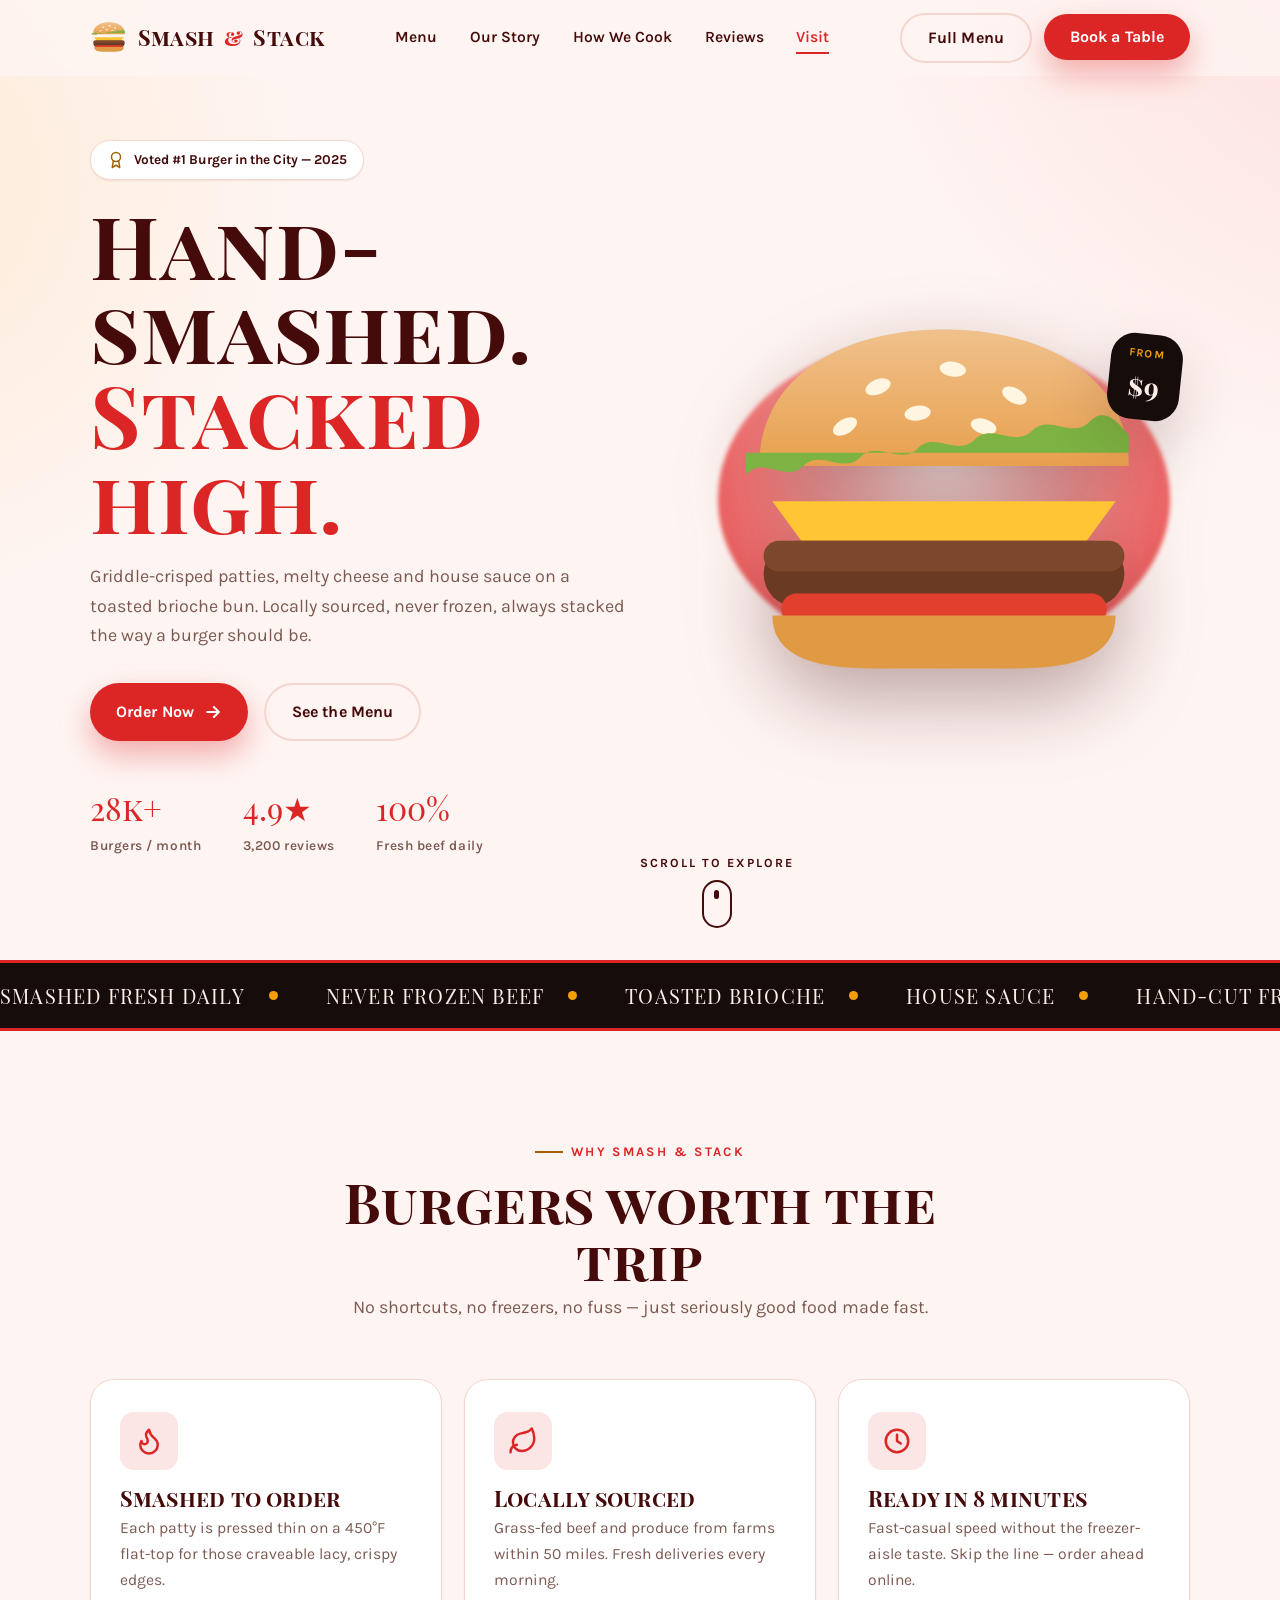
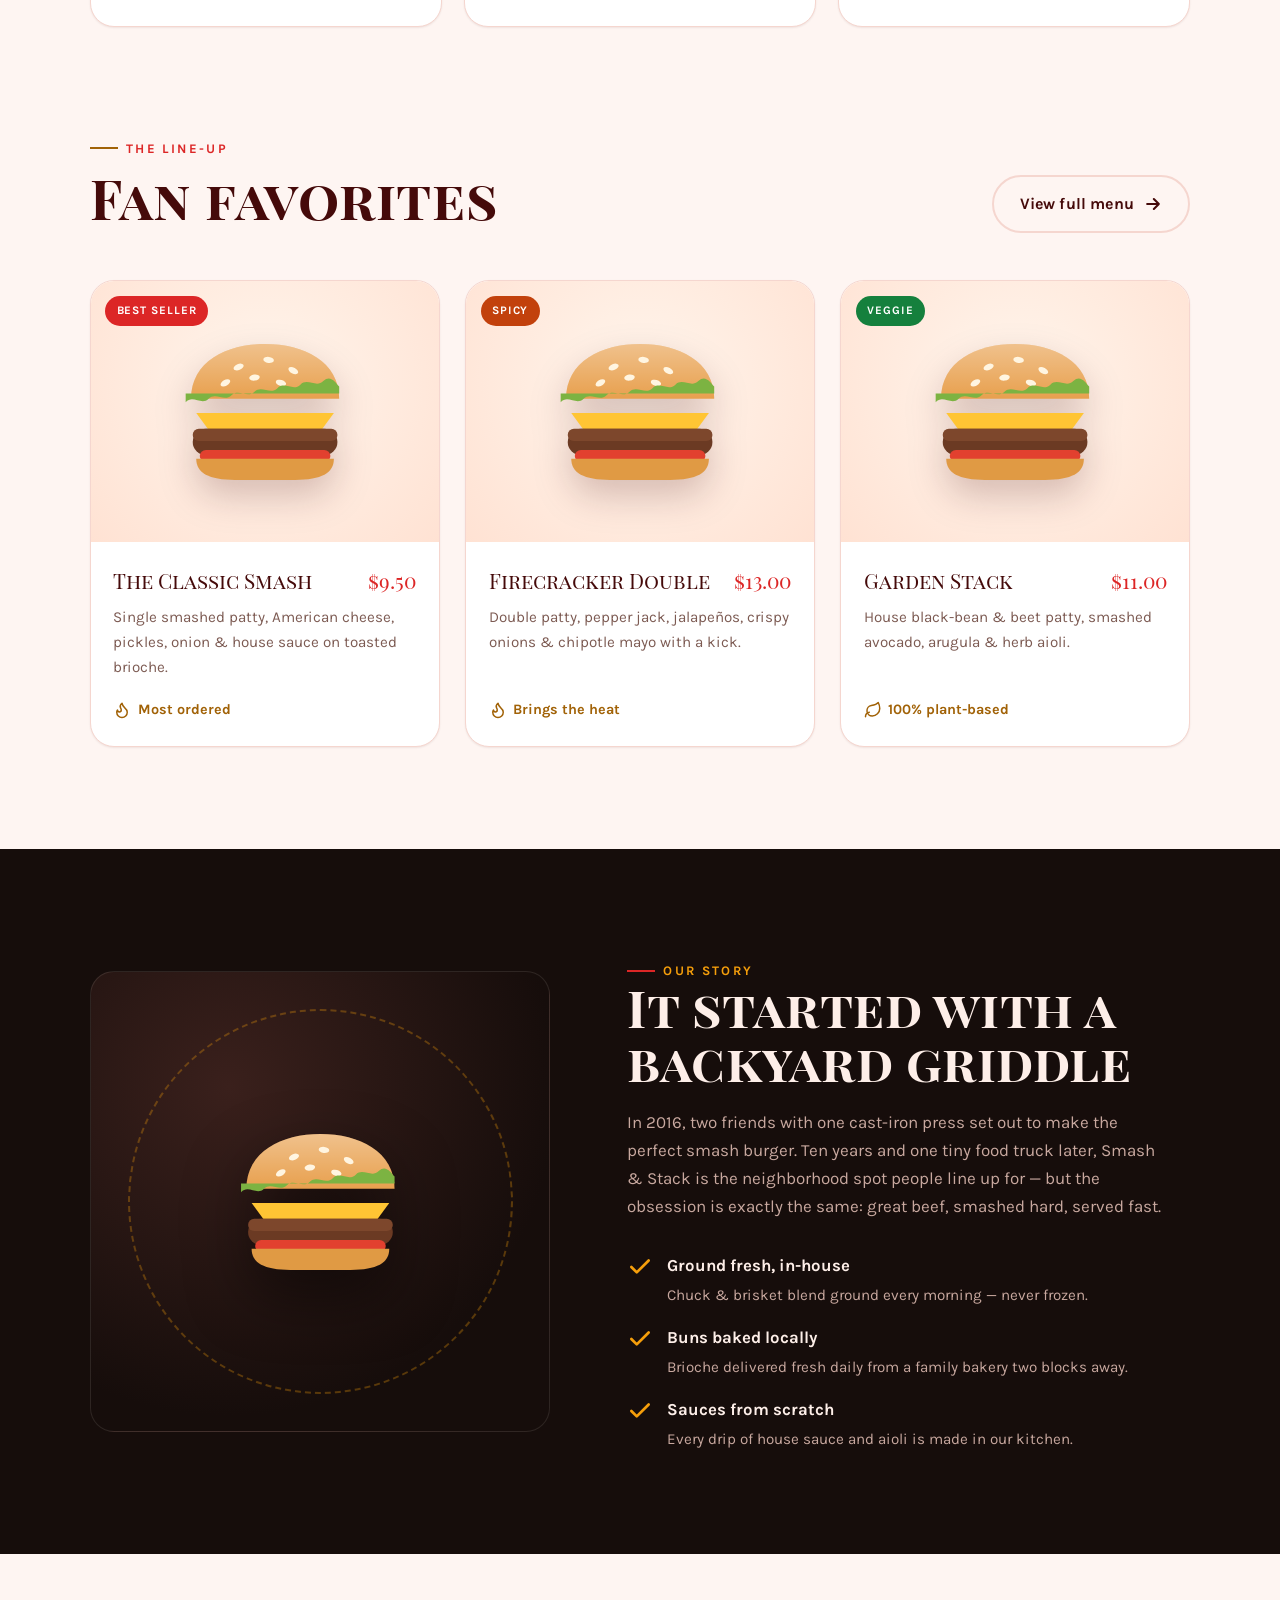
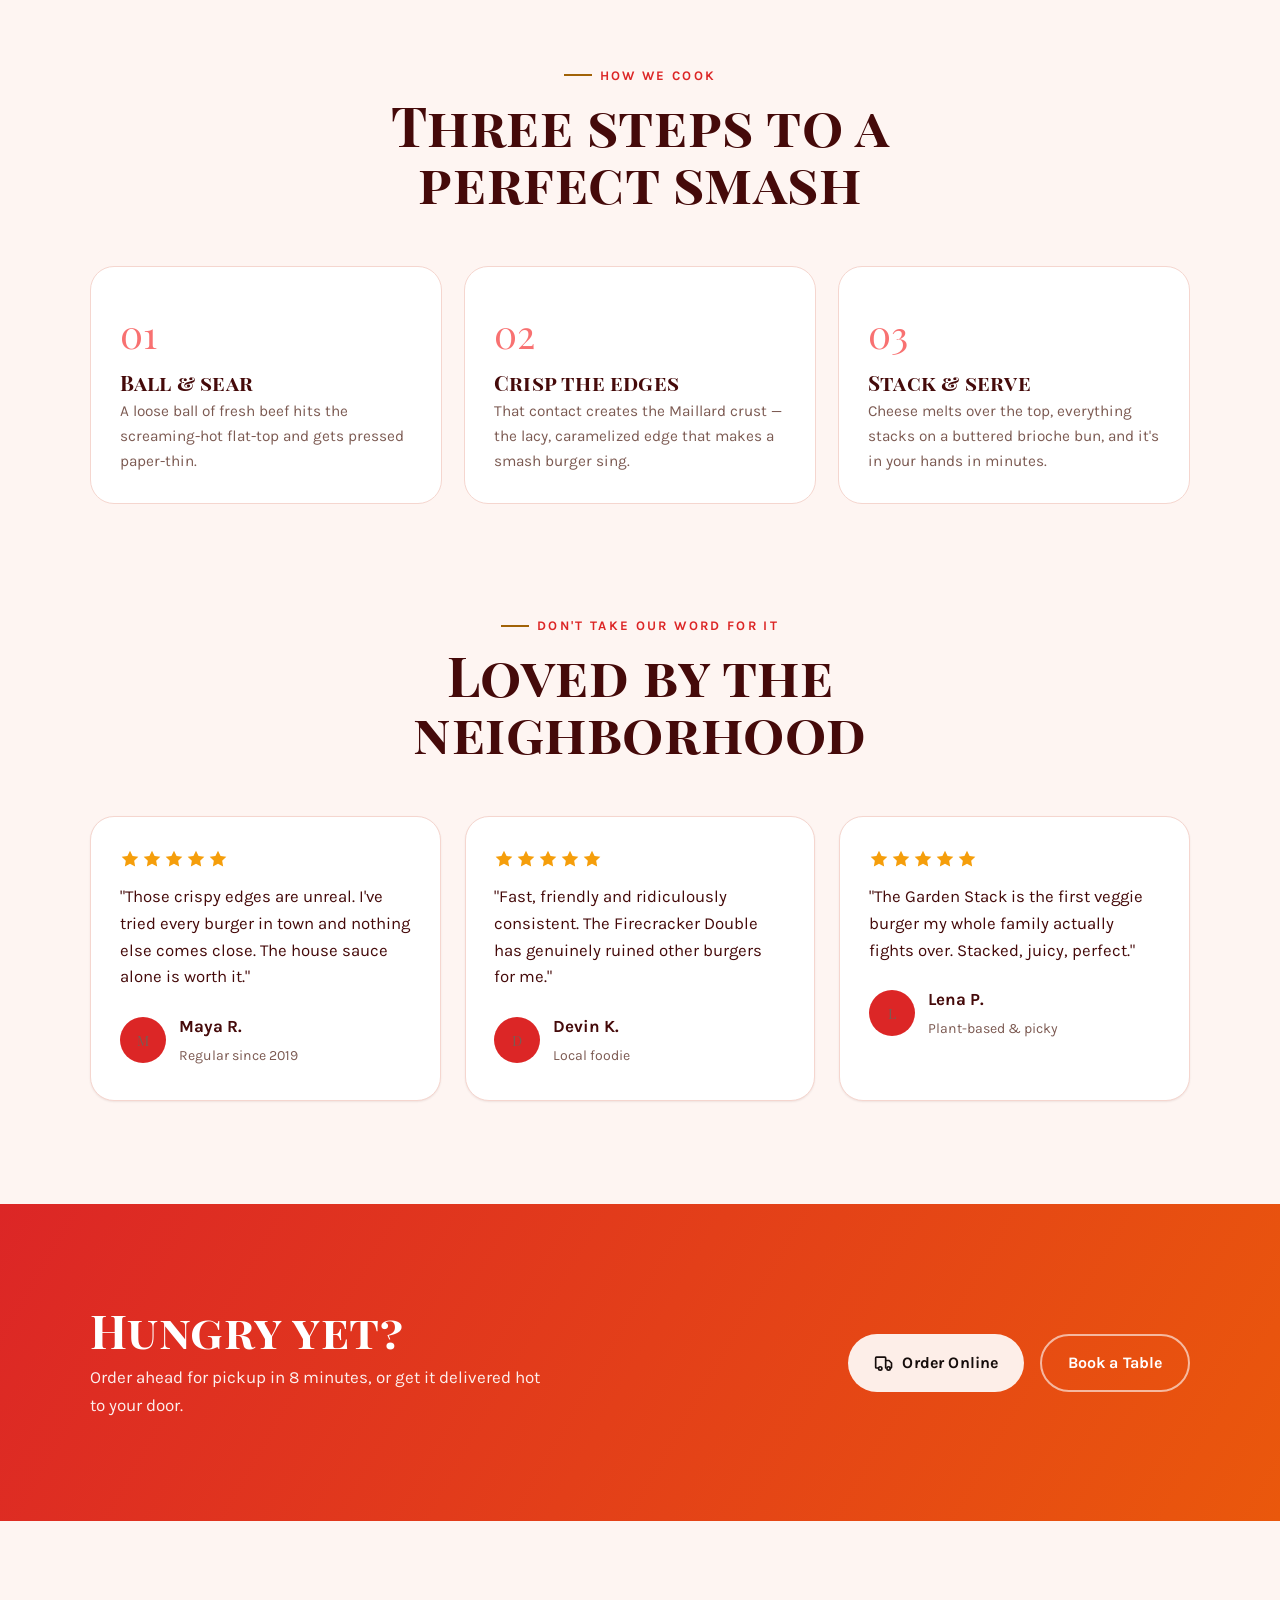
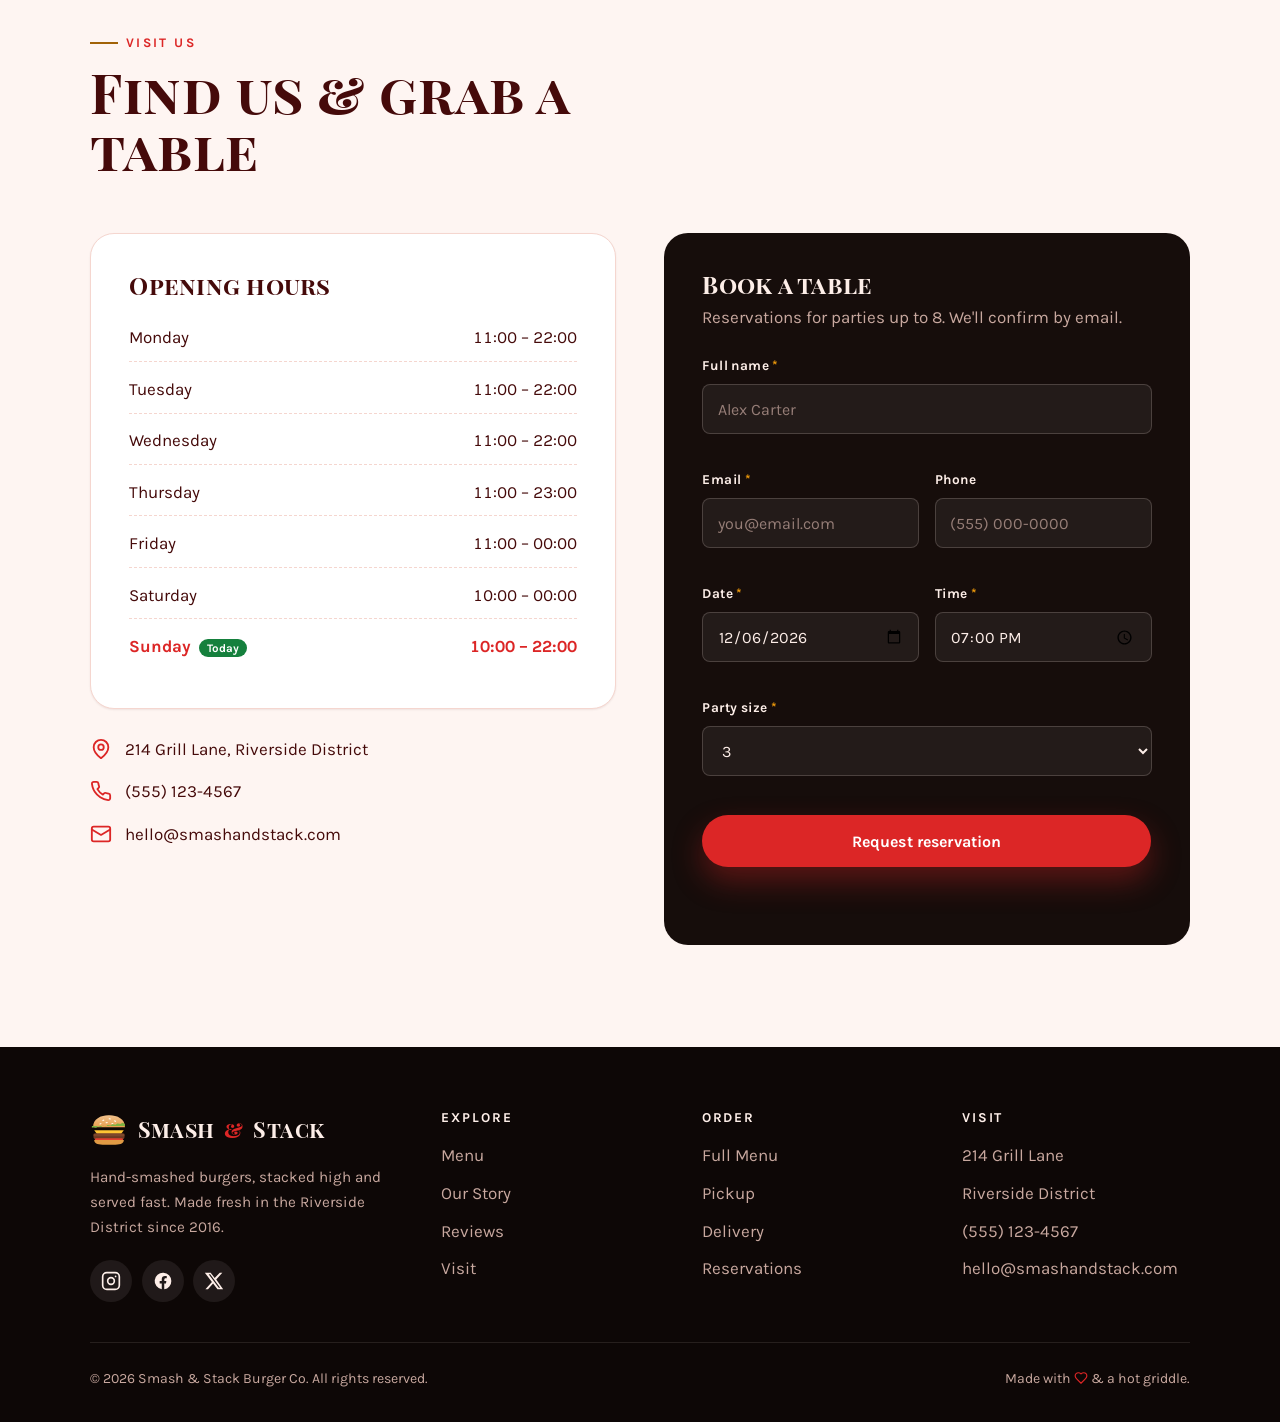
==== commit f3057465: "Add full-height hero intro animation and scroll experience - Hero now fills the viewport with a stag" ====
--- a/site/index.html
+++ b/site/index.html
@@ -17,6 +17,8 @@
 </head>
 <body>
   <a href="#main" class="btn btn-primary" style="position:absolute;left:-999px;top:0;z-index:200" onfocus="this.style.left='1rem';this.style.top='0.5rem'" onblur="this.style.left='-999px'">Skip to content</a>
+
+  <div class="scroll-progress" id="progress" aria-hidden="true"></div>
 
   <!-- ============================ SVG SPRITE ========================== -->
   <svg width="0" height="0" style="position:absolute" aria-hidden="true" focusable="false">
@@ -126,6 +128,11 @@
           <div class="price-tag" aria-hidden="true"><small>FROM</small><b>$9</b></div>
         </div>
       </div>
+
+      <a href="#discover" class="scroll-cue" id="scrollCue" aria-label="Scroll to explore">
+        <span>Scroll to explore</span>
+        <span class="scroll-cue__dot" aria-hidden="true"></span>
+      </a>
     </section>
 
     <!-- =========================== MARQUEE ========================== -->
@@ -137,7 +144,7 @@
     </div>
 
     <!-- =========================== FEATURES ========================= -->
-    <section class="section">
+    <section class="section" id="discover">
       <div class="container">
         <div class="section-head center reveal">
           <span class="eyebrow">Why Smash &amp; Stack</span>
--- a/site/css/styles.css
+++ b/site/css/styles.css
@@ -306,8 +306,11 @@
 /* ------------------------------- Hero ----------------------------------- */
 .hero {
   position: relative;
+  display: flex;
+  align-items: center;
+  min-height: calc(100svh - var(--nav-h));
   padding-top: clamp(2rem, 6vw, 4rem);
-  padding-bottom: clamp(3rem, 7vw, 5.5rem);
+  padding-bottom: clamp(5rem, 8vw, 7rem);
   overflow: hidden;
 }
 .hero__grid {
@@ -966,6 +969,101 @@
   .hero__actions .btn { flex: 1; }
 }
 
+/* ------------------------- Intro / scroll FX ---------------------------- */
+
+/* Scroll progress bar (top of viewport, above nav) */
+.scroll-progress {
+  position: fixed;
+  top: 0;
+  left: 0;
+  right: 0;
+  height: 4px;
+  z-index: 200;
+  background: linear-gradient(90deg, var(--color-primary), var(--color-accent-bright));
+  transform: scaleX(0);
+  transform-origin: 0 50%;
+  will-change: transform;
+}
+
+/* Hero entrance — elements rise/pop in on load.
+   animation-fill-mode: both keeps them at the final (visible) frame, so
+   prefers-reduced-motion (which zeroes the duration) leaves them visible. */
+@keyframes riseIn {
+  from { opacity: 0; transform: translateY(26px); }
+  to   { opacity: 1; transform: none; }
+}
+@keyframes popIn {
+  from { opacity: 0; transform: scale(0.9) rotate(-5deg); }
+  to   { opacity: 1; transform: none; }
+}
+
+.hero__badge   { animation: riseIn 0.6s var(--ease) both; }
+.hero h1       { animation: riseIn 0.7s var(--ease) 0.12s both; }
+.hero p.lead   { animation: riseIn 0.7s var(--ease) 0.26s both; }
+.hero__actions { animation: riseIn 0.7s var(--ease) 0.4s both; }
+.hero__stats   { animation: riseIn 0.7s var(--ease) 0.54s both; }
+.hero__art     { animation: popIn 0.9s var(--ease) 0.2s both; }
+
+/* Scroll-to-explore cue */
+.scroll-cue {
+  position: absolute;
+  left: 50%;
+  bottom: clamp(1.2rem, 3vw, 2rem);
+  transform: translateX(-50%);
+  display: inline-flex;
+  flex-direction: column;
+  align-items: center;
+  gap: 0.4rem;
+  color: var(--color-foreground);
+  font-weight: 700;
+  font-size: 0.78rem;
+  letter-spacing: 0.16em;
+  text-transform: uppercase;
+  opacity: 0;
+  animation: riseIn 0.6s var(--ease) 0.9s both;
+  transition: opacity 0.4s var(--ease), transform 0.4s var(--ease);
+  z-index: 5;
+}
+.scroll-cue:hover { color: var(--color-primary); }
+.scroll-cue__dot {
+  width: 30px;
+  height: 48px;
+  border: 2px solid currentColor;
+  border-radius: var(--radius-pill);
+  display: grid;
+  justify-items: center;
+  padding-top: 8px;
+}
+.scroll-cue__dot::before {
+  content: "";
+  width: 5px;
+  height: 9px;
+  border-radius: var(--radius-pill);
+  background: currentColor;
+  animation: cueScroll 1.6s var(--ease) infinite;
+}
+@keyframes cueScroll {
+  0%   { transform: translateY(0); opacity: 1; }
+  70%  { transform: translateY(16px); opacity: 0; }
+  100% { transform: translateY(0); opacity: 0; }
+}
+/* Fades out once the user scrolls past the hero */
+.scroll-cue.hidden {
+  opacity: 0;
+  transform: translateX(-50%) translateY(10px);
+  pointer-events: none;
+}
+
+/* Staggered cascade for grids of reveal items */
+.features__grid .reveal:nth-child(2),
+.menu-grid .reveal:nth-child(2),
+.steps .reveal:nth-child(2),
+.testi-grid .reveal:nth-child(2) { transition-delay: 0.12s; }
+.features__grid .reveal:nth-child(3),
+.menu-grid .reveal:nth-child(3),
+.steps .reveal:nth-child(3),
+.testi-grid .reveal:nth-child(3) { transition-delay: 0.24s; }
+
 /* ------------------------- Reduced motion ------------------------------- */
 @media (prefers-reduced-motion: reduce) {
   *,
@@ -974,7 +1072,9 @@
     animation-duration: 0.001ms !important;
     animation-iteration-count: 1 !important;
     transition-duration: 0.001ms !important;
+    transition-delay: 0s !important;
     scroll-behavior: auto !important;
   }
   .reveal { opacity: 1; transform: none; }
-}
+  .scroll-cue__dot::before { display: none; }
+}
